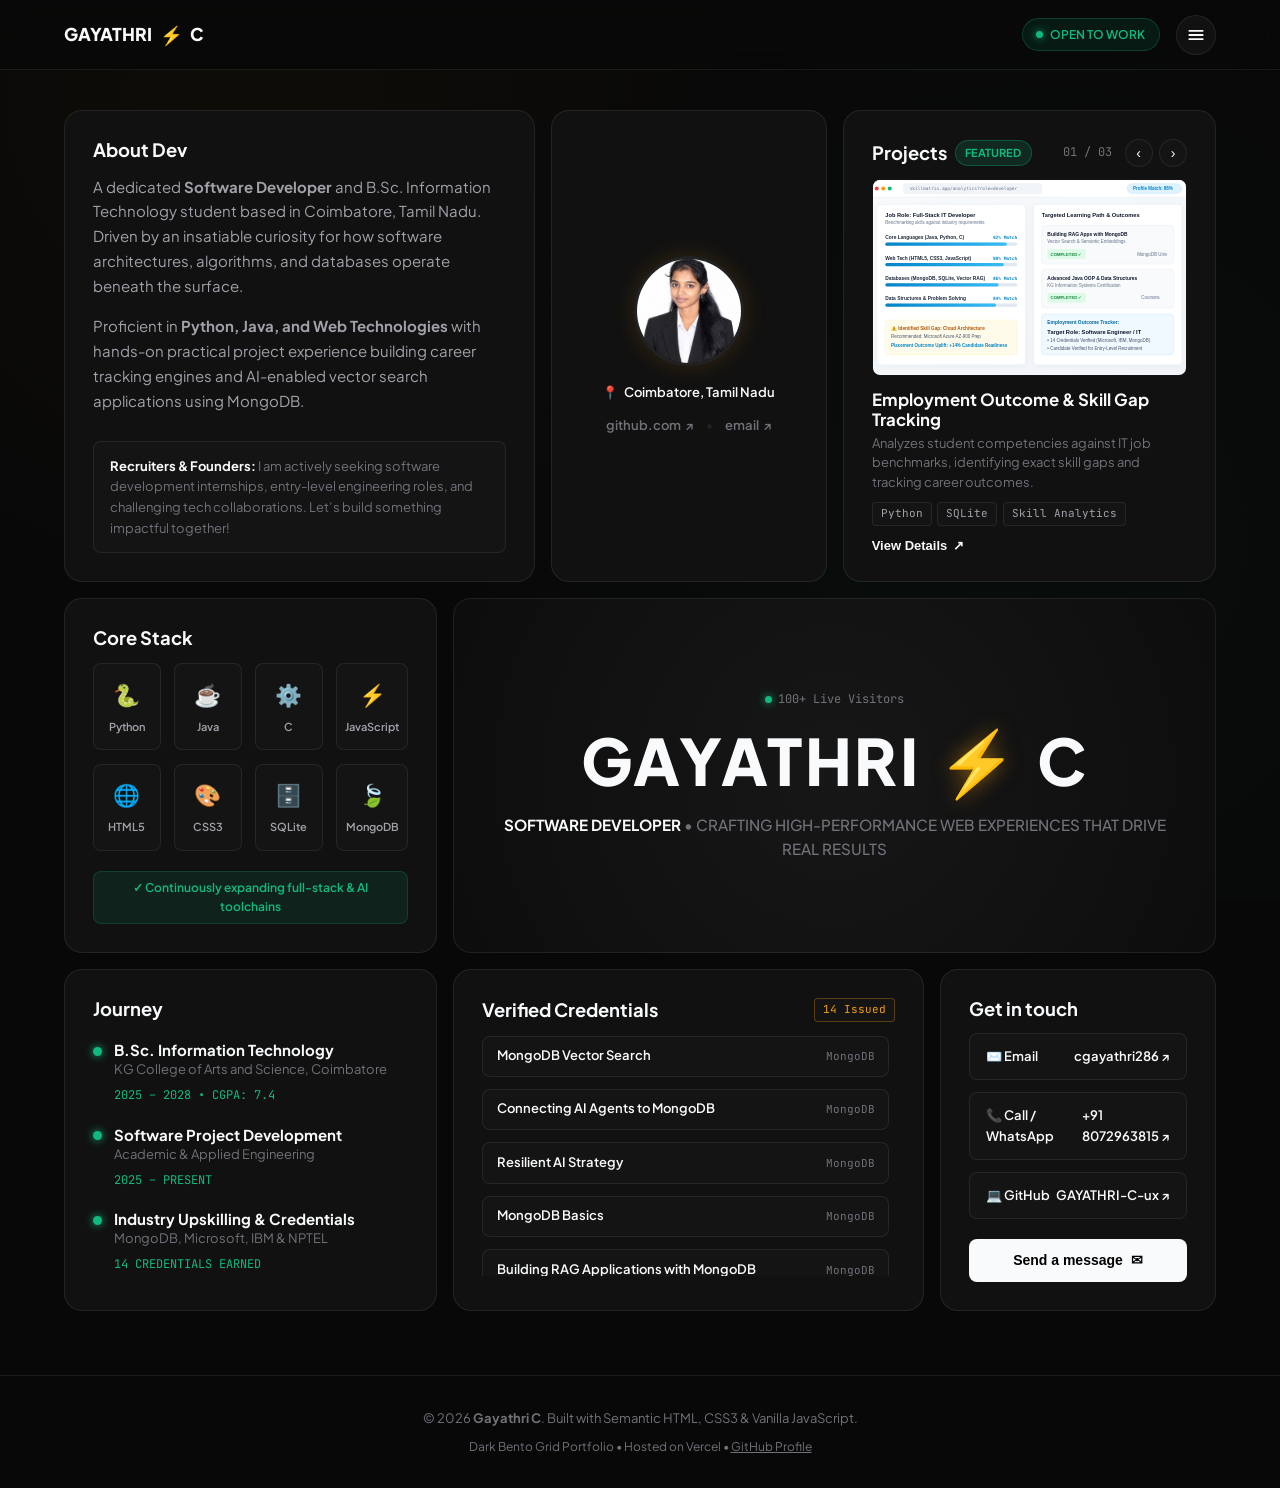
==== index.html @ 02fc4f97 "feat: complete Dark Bento Grid portfolio for Gayathri C" ====
<!DOCTYPE html>
<html lang="en">
<head>
  <meta charset="UTF-8">
  <meta name="viewport" content="width=device-width, initial-scale=1.0">
  
  <!-- Primary Meta Tags -->
  <title>Gayathri C • Software Developer</title>
  <meta name="title" content="Gayathri C • Software Developer">
  <meta name="description" content="Portfolio of Gayathri C — Software Developer and B.Sc. Information Technology student from Coimbatore, Tamil Nadu. Building web applications, database systems, and AI MongoDB solutions.">
  <meta name="author" content="Gayathri C">
  <meta name="theme-color" content="#080808">

  <!-- Open Graph / Social Sharing -->
  <meta property="og:type" content="website">
  <meta property="og:url" content="https://github.com/GAYATHRI-C-ux">
  <meta property="og:title" content="Gayathri C • Software Developer">
  <meta property="og:description" content="Building software that solves real problems. Explore my projects, skills, and 14 verified certifications.">
  <meta property="og:image" content="assets/images/gayathri-photo.jpg">

  <!-- Favicon -->
  <link rel="icon" type="image/svg+xml" href="assets/images/favicon.svg">

  <!-- Typography: Plus Jakarta Sans & JetBrains Mono -->
  <link rel="preconnect" href="https://fonts.googleapis.com">
  <link rel="preconnect" href="https://fonts.gstatic.com" crossorigin>
  <link href="https://fonts.googleapis.com/css2?family=JetBrains+Mono:wght@400;500;600;700&family=Plus+Jakarta+Sans:wght@400;500;600;700;800;900&display=swap" rel="stylesheet">

  <!-- Bento Grid Main Stylesheet -->
  <link rel="stylesheet" href="css/style.css">
</head>
<body>
  <!-- Accessible Skip Link -->
  <a href="#main-content" class="skip-link">Skip to main content</a>

  <!-- Minimalist Floating Header (DevBen Style: Brand Badge | Open to Work Pill | Slider Menu Button) -->
  <header class="site-header" id="site-header">
    <div class="container header-container">
      
      <!-- Brand Logo -->
      <a href="#main-content" class="brand-badge" aria-label="Gayathri C Home">
        <span>GAYATHRI</span>
        <span class="bolt-icon" aria-hidden="true">⚡</span>
        <span>C</span>
      </a>

      <!-- Header Actions -->
      <div class="header-right">
        <!-- Open to Work Indicator -->
        <div class="status-indicator-pill" title="Available for Software Developer Internships &amp; Roles">
          <span class="status-dot-pulse" aria-hidden="true"></span>
          <span>OPEN TO WORK</span>
        </div>

        <!-- Slider Menu Toggle Button (Drawer) -->
        <button type="button" class="slider-menu-btn" id="slider-menu-toggle" aria-label="Open navigation slider menu" aria-expanded="false" aria-controls="slider-drawer-panel">
          <svg width="20" height="20" viewBox="0 0 24 24" fill="none" stroke="currentColor" stroke-width="2.2" stroke-linecap="round">
            <line x1="4" y1="7" x2="20" y2="7"></line>
            <line x1="4" y1="12" x2="20" y2="12"></line>
            <line x1="4" y1="17" x2="20" y2="17"></line>
          </svg>
        </button>
      </div>

    </div>
  </header>

  <!-- Off-Canvas Slide-over Drawer Menu (Slider Menu) -->
  <div class="drawer-backdrop" id="slider-drawer-backdrop" aria-hidden="true">
    <aside class="drawer-panel" id="slider-drawer-panel" role="dialog" aria-modal="true" aria-label="Quick Navigation">
      <div class="drawer-top">
        <div class="brand-badge">
          <span>GAYATHRI</span>
          <span class="bolt-icon">⚡</span>
          <span>C</span>
        </div>
        <button type="button" class="drawer-close" id="slider-close-btn" aria-label="Close navigation menu">&times;</button>
      </div>

      <nav class="drawer-nav" aria-label="Slide Menu Links">
        <a href="#card-about" class="drawer-link slider-nav-link"><span class="num">01</span> About Dev</a>
        <a href="#card-projects" class="drawer-link slider-nav-link"><span class="num">02</span> Featured Projects</a>
        <a href="#card-stack" class="drawer-link slider-nav-link"><span class="num">03</span> Core Stack</a>
        <a href="#card-journey" class="drawer-link slider-nav-link"><span class="num">04</span> Journey &amp; Education</a>
        <a href="#card-certifications" class="drawer-link slider-nav-link"><span class="num">05</span> Certifications</a>
        <a href="#card-contact" class="drawer-link slider-nav-link"><span class="num">06</span> Get in Touch</a>
      </nav>

      <div class="drawer-contact-info">
        <h4>Direct Contact</h4>
        <a href="mailto:cgayathri286@gmail.com" class="drawer-contact-item">✉️ cgayathri286@gmail.com</a>
        <a href="tel:8072963815" class="drawer-contact-item">📞 +91 8072963815</a>
        <a href="https://github.com/GAYATHRI-C-ux" target="_blank" rel="noopener noreferrer" class="drawer-contact-item">💻 github.com/GAYATHRI-C-ux ↗</a>
        <span style="font-size: 0.8125rem; color: var(--text-muted); display: block; margin-top: 0.5rem;">📍 Coimbatore, Tamil Nadu, India</span>
      </div>
    </aside>
  </div>

  <!-- Bento Grid Main Content -->
  <main id="main-content" class="bento-section">
    <div class="container">
      <div class="bento-grid">

        <!-- ==================================================================
             BENTO ROW 1:
             Card 1: About Dev (span 5)
             Card 2: Photo Hero (span 3) - THE ONLY PHOTO ON THE ENTIRE WEBSITE
             Card 3: Projects Slider (span 4)
             ================================================================== -->

        <!-- Card 1: About Dev -->
        <article class="bento-card card-about" id="card-about">
          <h2 class="card-title">
            <span>About Dev</span>
          </h2>
          <p>
            A dedicated <strong>Software Developer</strong> and B.Sc. Information Technology student based in Coimbatore, Tamil Nadu. Driven by an insatiable curiosity for how software architectures, algorithms, and databases operate beneath the surface.
          </p>
          <p>
            Proficient in <strong>Python, Java, and Web Technologies</strong> with hands-on practical project experience building career tracking engines and AI-enabled vector search applications using MongoDB.
          </p>
          <div class="recruiter-note-box">
            <strong>Recruiters &amp; Founders:</strong> I am actively seeking software development internships, entry-level engineering roles, and challenging tech collaborations. Let’s build something impactful together!
          </div>
        </article>

        <!-- Card 2: Photo Avatar Card (THE ONLY PHOTO ON THE ENTIRE PAGE) -->
        <section class="bento-card card-photo-hero" id="card-photo-hero" aria-label="Gayathri Profile Summary">
          <div class="hero-avatar-ring">
            <img src="assets/images/gayathri-photo.jpg" alt="Portrait photo of Gayathri C, Software Developer" class="hero-avatar-img">
          </div>
          <div class="avatar-location">
            <span aria-hidden="true">📍</span> Coimbatore, Tamil Nadu
          </div>
          <div class="avatar-links">
            <a href="https://github.com/GAYATHRI-C-ux" target="_blank" rel="noopener noreferrer">
              <span>github.com</span>
              <span aria-hidden="true">↗</span>
            </a>
            <span style="color: var(--border-subtle);">&bull;</span>
            <a href="mailto:cgayathri286@gmail.com">
              <span>email</span>
              <span aria-hidden="true">↗</span>
            </a>
          </div>
        </section>

        <!-- Card 3: Interactive Project Carousel Slider -->
        <article class="bento-card card-projects-slider" id="card-projects">
          <div class="project-slider-top">
            <div style="display: flex; align-items: center; gap: 0.5rem;">
              <h3 class="card-title" style="margin-bottom: 0;">Projects</h3>
              <span class="ai-badge-pill" id="slider-badge">Featured</span>
            </div>
            <div class="slider-controls">
              <span id="slider-counter" style="font-family: var(--font-mono); font-size: 0.75rem; color: var(--text-muted); margin-right: 0.4rem;">01 / 03</span>
              <button type="button" class="slider-arrow-btn" id="slider-prev-btn" aria-label="Previous project">‹</button>
              <button type="button" class="slider-arrow-btn" id="slider-next-btn" aria-label="Next project">›</button>
            </div>
          </div>

          <!-- Slide Visual Viewport -->
          <div class="project-slides-viewport" id="project-slides-viewport">
            <!-- Slide 1: Skill Gap Tracking -->
            <div class="project-slide-item active" data-index="0" data-badge="FEATURED" data-id="skillgap" data-title="Employment Outcome &amp; Skill Gap Tracking" data-desc="Analyzes student competencies against IT job benchmarks, identifying exact skill gaps and tracking career outcomes." data-tags="Python,SQLite,Algorithms">
              <img src="assets/images/project-skill-gap.svg" alt="Employment Outcome &amp; Skill Gap Tracking Architecture" class="project-slide-img">
            </div>
            <!-- Slide 2: MongoDB AI & RAG -->
            <div class="project-slide-item" data-index="1" data-badge="AI &amp; RAG" data-id="mongoai" data-title="AI Applications with MongoDB Vector Search" data-desc="High-dimensional semantic search and Retrieval-Augmented Generation (RAG) using MongoDB Atlas vector indexes." data-tags="MongoDB Atlas,Vector Search,Python,RAG">
              <img src="assets/images/project-mongodb-ai.svg" alt="MongoDB Atlas AI Vector Search and RAG Application" class="project-slide-img">
            </div>
            <!-- Slide 3: E-Commerce Storefront -->
            <div class="project-slide-item" data-index="2" data-badge="WEB APP" data-id="ecom" data-title="Modern Web &amp; E-Commerce Storefront" data-desc="Fast-loading storefront with category filtering, dynamic local storage cart management, and seamless checkout simulation." data-tags="HTML5,CSS3 Grid,JavaScript,LocalStorage">
              <img src="assets/images/project-ecommerce.svg" alt="Modern Web E-Commerce Storefront" class="project-slide-img">
            </div>
          </div>

          <!-- Active Slide Information & Action -->
          <div class="slider-project-info">
            <h4 class="slider-project-title" id="slider-info-title">Employment Outcome &amp; Skill Gap Tracking</h4>
            <p class="slider-project-desc" id="slider-info-desc">Analyzes student competencies against IT job benchmarks, identifying exact skill gaps and tracking career outcomes.</p>
            <div class="slider-project-tags" id="slider-info-tags">
              <span class="tag-pill">Python</span>
              <span class="tag-pill">SQLite</span>
              <span class="tag-pill">Skill Analytics</span>
            </div>
            <button type="button" class="project-link-btn" id="slider-info-view-btn" data-modal="skillgap">
              <span>View Details</span>
              <span aria-hidden="true">↗</span>
            </button>
          </div>
        </article>

        <!-- ==================================================================
             BENTO ROW 2:
             Card 4: Core Stack (span 4)
             Card 5: Giant Center Identity Banner (span 8)
             ================================================================== -->

        <!-- Card 4: Core Tech Stack -->
        <article class="bento-card card-stack" id="card-stack">
          <h3 class="card-title">Core Stack</h3>
          <div class="stack-icons-grid">
            <!-- Python -->
            <div class="stack-item" title="Python: Scripting, Analytics &amp; Automation">
              <div class="stack-icon">🐍</div>
              <span class="stack-name">Python</span>
            </div>
            <!-- Java -->
            <div class="stack-item" title="Java: OOP &amp; Advanced Programming">
              <div class="stack-icon">☕</div>
              <span class="stack-name">Java</span>
            </div>
            <!-- C -->
            <div class="stack-item" title="C: Systems &amp; Low-Level Fundamentals">
              <div class="stack-icon">⚙️</div>
              <span class="stack-name">C</span>
            </div>
            <!-- JavaScript -->
            <div class="stack-item" title="JavaScript: Dynamic Interactivity (ES6+)">
              <div class="stack-icon">⚡</div>
              <span class="stack-name">JavaScript</span>
            </div>
            <!-- HTML5 -->
            <div class="stack-item" title="HTML5: Semantic Markup &amp; Accessibility">
              <div class="stack-icon">🌐</div>
              <span class="stack-name">HTML5</span>
            </div>
            <!-- CSS3 -->
            <div class="stack-item" title="CSS3: Responsive Grid &amp; Modern Layouts">
              <div class="stack-icon">🎨</div>
              <span class="stack-name">CSS3</span>
            </div>
            <!-- SQLite -->
            <div class="stack-item" title="SQLite: Relational Database Design">
              <div class="stack-icon">🗄️</div>
              <span class="stack-name">SQLite</span>
            </div>
            <!-- MongoDB -->
            <div class="stack-item" title="MongoDB: Document Stores &amp; Vector Indexes">
              <div class="stack-icon">🍃</div>
              <span class="stack-name">MongoDB</span>
            </div>
          </div>
          <div class="stack-badge-footer">
            ✓ Continuously expanding full-stack &amp; AI toolchains
          </div>
        </article>

        <!-- Card 5: Big Center Identity Banner (DevBen Centerpiece) -->
        <article class="bento-card card-identity-banner" id="card-identity-banner">
          <div class="live-view-count">
            <span class="status-dot-pulse" aria-hidden="true"></span>
            <span>100+ Live Visitors</span>
          </div>
          <h1 class="banner-huge-name">
            GAYATHRI <span class="bolt-symbol">⚡</span> C
          </h1>
          <p class="banner-slogan">
            <strong>SOFTWARE DEVELOPER</strong> &bull; CRAFTING HIGH-PERFORMANCE WEB EXPERIENCES THAT DRIVE REAL RESULTS
          </p>
        </article>

        <!-- ==================================================================
             BENTO ROW 3:
             Card 6: Academic & Tech Journey (span 4)
             Card 7: 14 Verified Certifications (span 5)
             Card 8: Get In Touch (span 3)
             ================================================================== -->

        <!-- Card 6: Academic & Professional Journey -->
        <article class="bento-card card-journey" id="card-journey">
          <h3 class="card-title">Journey</h3>
          <div class="journey-timeline">
            <!-- Timeline Item 1 -->
            <div class="journey-item">
              <div class="timeline-dot" aria-hidden="true"></div>
              <div class="journey-content">
                <h4>B.Sc. Information Technology</h4>
                <p class="journey-org">KG College of Arts and Science, Coimbatore</p>
                <span class="journey-date">2025 &ndash; 2028 &bull; CGPA: 7.4</span>
              </div>
            </div>
            <!-- Timeline Item 2 -->
            <div class="journey-item">
              <div class="timeline-dot" aria-hidden="true"></div>
              <div class="journey-content">
                <h4>Software Project Development</h4>
                <p class="journey-org">Academic &amp; Applied Engineering</p>
                <span class="journey-date">2025 &ndash; PRESENT</span>
              </div>
            </div>
            <!-- Timeline Item 3 -->
            <div class="journey-item">
              <div class="timeline-dot" aria-hidden="true"></div>
              <div class="journey-content">
                <h4>Industry Upskilling &amp; Credentials</h4>
                <p class="journey-org">MongoDB, Microsoft, IBM &amp; NPTEL</p>
                <span class="journey-date">14 CREDENTIALS EARNED</span>
              </div>
            </div>
          </div>
        </article>

        <!-- Card 7: 14 Verified Certifications -->
        <article class="bento-card card-certifications" id="card-certifications">
          <div style="display: flex; align-items: center; justify-content: space-between; margin-bottom: 0.85rem;">
            <h3 class="card-title" style="margin-bottom: 0;">Verified Credentials</h3>
            <span class="tag-pill" style="color: var(--accent-gold); border-color: rgba(245, 158, 11, 0.3);">14 Issued</span>
          </div>
          <div class="cert-scroll-list" role="region" aria-label="14 Verified Certifications">
            <!-- Cert 1 -->
            <div class="cert-mini-row">
              <span class="cert-name-text">MongoDB Vector Search</span>
              <span class="cert-tag-issuer">MongoDB</span>
            </div>
            <!-- Cert 2 -->
            <div class="cert-mini-row">
              <span class="cert-name-text">Connecting AI Agents to MongoDB</span>
              <span class="cert-tag-issuer">MongoDB</span>
            </div>
            <!-- Cert 3 -->
            <div class="cert-mini-row">
              <span class="cert-name-text">Resilient AI Strategy</span>
              <span class="cert-tag-issuer">MongoDB</span>
            </div>
            <!-- Cert 4 -->
            <div class="cert-mini-row">
              <span class="cert-name-text">MongoDB Basics</span>
              <span class="cert-tag-issuer">MongoDB</span>
            </div>
            <!-- Cert 5 -->
            <div class="cert-mini-row">
              <span class="cert-name-text">Building RAG Applications with MongoDB</span>
              <span class="cert-tag-issuer">MongoDB</span>
            </div>
            <!-- Cert 6 -->
            <div class="cert-mini-row">
              <span class="cert-name-text">Microsoft Azure Fundamentals (AZ-900)</span>
              <span class="cert-tag-issuer">Microsoft</span>
            </div>
            <!-- Cert 7 -->
            <div class="cert-mini-row">
              <span class="cert-name-text">Microsoft Secure Networking</span>
              <span class="cert-tag-issuer">Microsoft</span>
            </div>
            <!-- Cert 8 -->
            <div class="cert-mini-row">
              <span class="cert-name-text">IBM Cybersecurity Roles &amp; Operating Systems</span>
              <span class="cert-tag-issuer">IBM</span>
            </div>
            <!-- Cert 9 -->
            <div class="cert-mini-row">
              <span class="cert-name-text">Web Development (HTML, CSS, JS)</span>
              <span class="cert-tag-issuer">IBM</span>
            </div>
            <!-- Cert 10 -->
            <div class="cert-mini-row">
              <span class="cert-name-text">Advanced Java Programming</span>
              <span class="cert-tag-issuer">KGISL MicroCollege</span>
            </div>
            <!-- Cert 11 -->
            <div class="cert-mini-row">
              <span class="cert-name-text">Object-Oriented Programming in Java</span>
              <span class="cert-tag-issuer">Coursera</span>
            </div>
            <!-- Cert 12 -->
            <div class="cert-mini-row">
              <span class="cert-name-text">Linux &amp; Systems Security Fundamentals</span>
              <span class="cert-tag-issuer">Pearson</span>
            </div>
            <!-- Cert 13 -->
            <div class="cert-mini-row">
              <span class="cert-name-text">Process Mining Fundamentals</span>
              <span class="cert-tag-issuer">Celonis</span>
            </div>
            <!-- Cert 14 -->
            <div class="cert-mini-row">
              <span class="cert-name-text">Systems Security Principles</span>
              <span class="cert-tag-issuer">NPTEL / IIT Indore</span>
            </div>
          </div>
        </article>

        <!-- Card 8: Quick Contact Action -->
        <article class="bento-card card-contact-action" id="card-contact">
          <div>
            <h3 class="card-title">Get in touch</h3>
            <div class="contact-quick-links">
              <a href="mailto:cgayathri286@gmail.com" class="quick-contact-btn">
                <span>✉️ Email</span>
                <span>cgayathri286 ↗</span>
              </a>
              <a href="tel:8072963815" class="quick-contact-btn">
                <span>📞 Call / WhatsApp</span>
                <span>+91 8072963815 ↗</span>
              </a>
              <a href="https://github.com/GAYATHRI-C-ux" target="_blank" rel="noopener noreferrer" class="quick-contact-btn">
                <span>💻 GitHub</span>
                <span>GAYATHRI-C-ux ↗</span>
              </a>
            </div>
          </div>

          <!-- Send A Message Button (Triggers Accessible Modal) -->
          <button type="button" class="btn-message-launch" id="btn-open-contact-modal">
            <span>Send a message</span>
            <span aria-hidden="true">✉</span>
          </button>
        </article>

      </div>
    </div>
  </main>

  <!-- Site Footer -->
  <footer class="site-footer">
    <div class="container">
      <p>
        &copy; <span id="current-year">2026</span> <strong>Gayathri C</strong>. Built with Semantic HTML, CSS3 &amp; Vanilla JavaScript.
      </p>
      <p style="margin-top: 0.5rem; font-size: 0.75rem; color: var(--text-muted);">
        Dark Bento Grid Portfolio &bull; Hosted on Vercel &bull; <a href="https://github.com/GAYATHRI-C-ux" target="_blank" rel="noopener noreferrer" style="text-decoration: underline;">GitHub Profile</a>
      </p>
    </div>
  </footer>

  <!-- ======================================================================
       ACCESSIBLE MODALS:
       1. Contact Modal
       2. Project Detail Modal
       ====================================================================== -->

  <!-- 1. Contact Form Modal -->
  <div class="modal-backdrop" id="contact-modal" role="dialog" aria-modal="true" aria-labelledby="contact-modal-title" aria-hidden="true">
    <div class="modal-dialog">
      <button type="button" class="modal-close-btn" id="contact-modal-close" aria-label="Close contact dialog">&times;</button>
      
      <h3 id="contact-modal-title" style="font-size: 1.5rem; margin-bottom: 0.35rem; color: var(--text-title);">
        Let's Connect
      </h3>
      <p style="font-size: 0.875rem; color: var(--text-muted); margin-bottom: 1.5rem;">
        Fill out this form and it will prepare a pre-filled direct email to <strong>cgayathri286@gmail.com</strong>.
      </p>

      <form id="contact-form" novalidate>
        <div class="form-group">
          <label for="contact-name" class="form-label">Your Name *</label>
          <input type="text" id="contact-name" class="form-input" placeholder="e.g. Alex Johnson" required autocomplete="name">
        </div>

        <div class="form-group">
          <label for="contact-email" class="form-label">Your Email *</label>
          <input type="email" id="contact-email" class="form-input" placeholder="e.g. alex@company.com" required autocomplete="email">
        </div>

        <div class="form-group">
          <label for="contact-subject" class="form-label">Inquiry Topic</label>
          <select id="contact-subject" class="form-select">
            <option value="Internship / Full-time Opportunity">Software Developer Internship / Role</option>
            <option value="Freelance Web Project">Website or Web Application Project</option>
            <option value="Technical Collaboration">Technical Collaboration / AI Project</option>
            <option value="General Question">General Inquiry / Mentorship</option>
          </select>
        </div>

        <div class="form-group">
          <label for="contact-msg" class="form-label">Message *</label>
          <textarea id="contact-msg" class="form-textarea" rows="4" placeholder="Tell me about your project, team, or opportunity..." required></textarea>
        </div>

        <button type="submit" class="btn-message-launch" style="margin-top: 1rem;">
          <span>Send via Email Client</span>
          <span aria-hidden="true">↗</span>
        </button>
      </form>
    </div>
  </div>

  <!-- 2. Project Detail Modal -->
  <div class="modal-backdrop" id="project-modal" role="dialog" aria-modal="true" aria-labelledby="project-modal-title" aria-hidden="true">
    <div class="modal-dialog">
      <button type="button" class="modal-close-btn" id="project-modal-close" aria-label="Close project dialog">&times;</button>
      <div id="project-modal-content">
        <!-- Dynamically injected by JavaScript -->
      </div>
    </div>
  </div>

  <!-- Toast Notification Feedback -->
  <div class="toast" id="toast" role="status" aria-live="polite">
    <span aria-hidden="true">⚡</span>
    <span id="toast-message">Notification message</span>
  </div>

  <!-- Vanilla JavaScript -->
  <script src="js/script.js"></script>
</body>
</html>
---- css/style.css ----
/* ==========================================================================
   GAYATHRI C - BENTO GRID DEVELOPER PORTFOLIO STYLESHEET
   Design Direction: Ultra-Premium Dark Bento Grid (DevBen Style)
   Palette: Pitch Obsidian (#080808), Card Surface (#111111), Neon Accents
   Features: Bento Grid, Project Slider, Off-Canvas Drawer, Single Photo Card
   ========================================================================== */

:root {
  /* Dark Bento Tokens */
  --bg-page: #080808;
  --bg-card: #111111;
  --bg-card-hover: #161616;
  --bg-card-subtle: #141414;
  --bg-input: #0a0a0a;

  /* Text Hierarchy */
  --text-title: #f8fafc;
  --text-body: #a1a1aa;
  --text-muted: #71717a;
  --text-light: #ffffff;

  /* Accents */
  --accent-gold: #f59e0b;
  --accent-green: #10b981;
  --accent-cyan: #06b6d4;
  --accent-purple: #8b5cf6;
  --accent-blue: #3b82f6;

  /* Borders */
  --border-subtle: rgba(255, 255, 255, 0.08);
  --border-medium: rgba(255, 255, 255, 0.16);
  --border-focus: #3b82f6;

  /* Typography */
  --font-sans: 'Plus Jakarta Sans', -apple-system, BlinkMacSystemFont, 'Segoe UI', Roboto, sans-serif;
  --font-mono: 'JetBrains Mono', SFMono-Regular, monospace;

  /* Sizing & Radius */
  --container-max-width: 1200px;
  --radius-card: 18px;
  --radius-sm: 8px;
  --radius-pill: 9999px;

  /* Transitions */
  --transition-fast: 150ms ease;
  --transition-normal: 250ms ease;
  --transition-smooth: 350ms cubic-bezier(0.16, 1, 0.3, 1);
}

/* --------------------------------------------------------------------------
   1. Base Reset & Layout
   -------------------------------------------------------------------------- */
*, *::before, *::after {
  box-sizing: border-box;
  margin: 0;
  padding: 0;
}

html {
  font-size: 16px;
  scroll-behavior: smooth;
  -webkit-font-smoothing: antialiased;
}

body {
  font-family: var(--font-sans);
  background-color: var(--bg-page);
  color: var(--text-body);
  line-height: 1.6;
  overflow-x: hidden;
  background-image: 
    radial-gradient(circle at 20% 10%, rgba(245, 158, 11, 0.03) 0%, transparent 40%),
    radial-gradient(circle at 80% 60%, rgba(16, 185, 129, 0.03) 0%, transparent 50%);
  background-attachment: fixed;
}

.skip-link {
  position: absolute;
  top: -100px;
  left: 1.5rem;
  background: var(--text-title);
  color: #000;
  padding: 0.5rem 1rem;
  font-size: 0.875rem;
  font-weight: 700;
  border-radius: var(--radius-sm);
  z-index: 9999;
}
.skip-link:focus {
  top: 1.5rem;
}

h1, h2, h3, h4 {
  color: var(--text-title);
  line-height: 1.2;
  font-weight: 700;
}

a {
  color: inherit;
  text-decoration: none;
}

img, svg {
  display: block;
  max-width: 100%;
}

.container {
  width: 100%;
  max-width: var(--container-max-width);
  margin: 0 auto;
  padding: 0 1.5rem;
}

/* --------------------------------------------------------------------------
   2. Minimalist Floating Header
   -------------------------------------------------------------------------- */
.site-header {
  position: sticky;
  top: 0;
  left: 0;
  width: 100%;
  height: 70px;
  background-color: rgba(8, 8, 8, 0.88);
  backdrop-filter: blur(12px);
  -webkit-backdrop-filter: blur(12px);
  border-bottom: 1px solid var(--border-subtle);
  z-index: 1000;
}

.header-container {
  display: flex;
  align-items: center;
  justify-content: space-between;
  height: 100%;
}

.brand-badge {
  display: inline-flex;
  align-items: center;
  gap: 0.5rem;
  font-size: 1.1rem;
  font-weight: 800;
  color: var(--text-title);
  letter-spacing: -0.01em;
}

.brand-badge .bolt-icon {
  color: var(--accent-gold);
  font-size: 1.15rem;
}

.header-right {
  display: flex;
  align-items: center;
  gap: 1rem;
}

.status-indicator-pill {
  display: inline-flex;
  align-items: center;
  gap: 0.45rem;
  padding: 0.35rem 0.85rem;
  background: rgba(16, 185, 129, 0.1);
  border: 1px solid rgba(16, 185, 129, 0.25);
  border-radius: var(--radius-pill);
  font-size: 0.75rem;
  font-weight: 600;
  color: var(--accent-green);
}

.status-dot-pulse {
  width: 7px;
  height: 7px;
  background-color: var(--accent-green);
  border-radius: 50%;
  box-shadow: 0 0 8px var(--accent-green);
}

.slider-menu-btn {
  display: inline-flex;
  align-items: center;
  justify-content: center;
  width: 40px;
  height: 40px;
  border-radius: var(--radius-pill);
  background: var(--bg-card);
  border: 1px solid var(--border-subtle);
  color: var(--text-title);
  cursor: pointer;
  transition: all var(--transition-fast);
}

.slider-menu-btn:hover {
  border-color: var(--border-medium);
  background: var(--bg-card-hover);
}

/* --------------------------------------------------------------------------
   3. Off-Canvas Slide-over Drawer Menu
   -------------------------------------------------------------------------- */
.drawer-backdrop {
  position: fixed;
  top: 0;
  left: 0;
  width: 100vw;
  height: 100vh;
  background: rgba(0, 0, 0, 0.7);
  backdrop-filter: blur(8px);
  -webkit-backdrop-filter: blur(8px);
  z-index: 2500;
  opacity: 0;
  pointer-events: none;
  transition: opacity var(--transition-normal);
}

.drawer-backdrop.is-open {
  opacity: 1;
  pointer-events: auto;
}

.drawer-panel {
  position: fixed;
  top: 0;
  right: 0;
  width: 100%;
  max-width: 380px;
  height: 100vh;
  background-color: #0e0e0e;
  border-left: 1px solid var(--border-medium);
  box-shadow: -10px 0 40px rgba(0, 0, 0, 0.6);
  z-index: 2600;
  display: flex;
  flex-direction: column;
  padding: 2rem;
  transform: translateX(100%);
  transition: transform var(--transition-smooth);
  overflow-y: auto;
}

.drawer-backdrop.is-open .drawer-panel {
  transform: translateX(0);
}

.drawer-top {
  display: flex;
  align-items: center;
  justify-content: space-between;
  margin-bottom: 2rem;
  padding-bottom: 1rem;
  border-bottom: 1px solid var(--border-subtle);
}

.drawer-close {
  width: 36px;
  height: 36px;
  border-radius: var(--radius-pill);
  border: 1px solid var(--border-subtle);
  background: var(--bg-card);
  color: var(--text-title);
  font-size: 1.25rem;
  cursor: pointer;
  display: flex;
  align-items: center;
  justify-content: center;
}

.drawer-close:hover {
  background: #222;
}

.drawer-nav {
  display: flex;
  flex-direction: column;
  gap: 1.25rem;
  margin-bottom: 2rem;
}

.drawer-link {
  font-size: 1.25rem;
  font-weight: 700;
  color: var(--text-title);
  display: flex;
  align-items: center;
  gap: 0.75rem;
  transition: color var(--transition-fast);
}

.drawer-link span.num {
  font-family: var(--font-mono);
  font-size: 0.8125rem;
  color: var(--text-muted);
}

.drawer-link:hover {
  color: var(--accent-gold);
}

.drawer-contact-info {
  margin-top: auto;
  padding-top: 1.5rem;
  border-top: 1px solid var(--border-subtle);
}

.drawer-contact-info h4 {
  font-size: 0.75rem;
  text-transform: uppercase;
  color: var(--text-muted);
  letter-spacing: 0.08em;
  margin-bottom: 0.75rem;
}

.drawer-contact-item {
  font-size: 0.9375rem;
  font-weight: 600;
  color: var(--text-title);
  margin-bottom: 0.4rem;
  display: block;
}

/* --------------------------------------------------------------------------
   4. Bento Grid Core Layout (DevBen Exact Grid)
   -------------------------------------------------------------------------- */
.bento-section {
  padding: 2.5rem 0 4rem;
}

.bento-grid {
  display: grid;
  grid-template-columns: repeat(12, 1fr);
  gap: 16px;
}

/* Bento Card Base Styling */
.bento-card {
  background-color: var(--bg-card);
  border: 1px solid var(--border-subtle);
  border-radius: var(--radius-card);
  padding: 1.75rem;
  position: relative;
  overflow: hidden;
  transition: all var(--transition-normal);
  display: flex;
  flex-direction: column;
}

.bento-card:hover {
  border-color: var(--border-medium);
  box-shadow: 0 10px 30px rgba(0, 0, 0, 0.4);
}

.card-title {
  font-size: 1.15rem;
  font-weight: 700;
  color: var(--text-title);
  margin-bottom: 0.85rem;
  display: flex;
  align-items: center;
  gap: 0.5rem;
}

/* --------------------------------------------------------------------------
   Bento Row 1:
   Card 1: About (span 5)
   Card 2: Photo Avatar (span 3) - ONLY PHOTO ON ENTIRE SITE!
   Card 3: Projects Slider (span 4)
   -------------------------------------------------------------------------- */

/* Card 1: About Dev */
.card-about {
  grid-column: span 5;
}

.card-about p {
  font-size: 0.9375rem;
  color: var(--text-body);
  line-height: 1.65;
  margin-bottom: 1rem;
}

.recruiter-note-box {
  margin-top: auto;
  padding: 0.85rem 1rem;
  background: var(--bg-card-subtle);
  border: 1px solid var(--border-subtle);
  border-radius: var(--radius-sm);
  font-size: 0.8125rem;
  color: var(--text-muted);
}

.recruiter-note-box strong {
  color: var(--text-title);
}

/* Card 2: Photo Profile (THE ONLY PHOTO CARD) */
.card-photo-hero {
  grid-column: span 3;
  align-items: center;
  justify-content: center;
  text-align: center;
  padding: 1.5rem;
}

.hero-avatar-ring {
  width: 110px;
  height: 110px;
  border-radius: 50%;
  overflow: hidden;
  border: 3px solid #222;
  box-shadow: 0 0 25px rgba(245, 158, 11, 0.15);
  margin-bottom: 1rem;
}

.hero-avatar-img {
  width: 100%;
  height: 100%;
  object-fit: cover;
}

.avatar-location {
  display: inline-flex;
  align-items: center;
  gap: 0.35rem;
  font-size: 0.8125rem;
  font-weight: 600;
  color: var(--text-title);
  margin-bottom: 0.75rem;
}

.avatar-links {
  display: flex;
  align-items: center;
  gap: 0.75rem;
  font-size: 0.8125rem;
}

.avatar-links a {
  color: var(--text-muted);
  font-weight: 600;
  display: inline-flex;
  align-items: center;
  gap: 0.25rem;
  transition: color var(--transition-fast);
}

.avatar-links a:hover {
  color: var(--text-title);
}

/* Card 3: Interactive Project Carousel Slider */
.card-projects-slider {
  grid-column: span 4;
}

.project-slider-top {
  display: flex;
  align-items: center;
  justify-content: space-between;
  margin-bottom: 0.75rem;
}

.ai-badge-pill {
  font-size: 0.6875rem;
  font-weight: 700;
  text-transform: uppercase;
  background: rgba(16, 185, 129, 0.15);
  color: var(--accent-green);
  border: 1px solid rgba(16, 185, 129, 0.3);
  padding: 0.2rem 0.6rem;
  border-radius: var(--radius-pill);
}

.slider-controls {
  display: flex;
  align-items: center;
  gap: 0.4rem;
}

.slider-arrow-btn {
  width: 28px;
  height: 28px;
  border-radius: 50%;
  border: 1px solid var(--border-subtle);
  background: var(--bg-card-subtle);
  color: var(--text-title);
  display: flex;
  align-items: center;
  justify-content: center;
  cursor: pointer;
  font-size: 0.875rem;
  transition: all var(--transition-fast);
}

.slider-arrow-btn:hover {
  background: #262626;
  border-color: var(--border-medium);
}

/* Slider Track Container */
.project-slides-viewport {
  position: relative;
  overflow: hidden;
  width: 100%;
  border-radius: var(--radius-sm);
  background: #000;
  margin-bottom: 0.85rem;
  aspect-ratio: 16 / 10;
  border: 1px solid var(--border-subtle);
}

.project-slide-item {
  position: absolute;
  top: 0;
  left: 0;
  width: 100%;
  height: 100%;
  opacity: 0;
  pointer-events: none;
  transition: opacity 300ms ease;
}

.project-slide-item.active {
  opacity: 1;
  pointer-events: auto;
}

.project-slide-img {
  width: 100%;
  height: 100%;
  object-fit: cover;
}

.slider-project-info {
  display: flex;
  flex-direction: column;
  flex-grow: 1;
}

.slider-project-title {
  font-size: 1.05rem;
  font-weight: 700;
  color: var(--text-title);
  margin-bottom: 0.25rem;
}

.slider-project-desc {
  font-size: 0.8125rem;
  color: var(--text-muted);
  line-height: 1.5;
  margin-bottom: 0.6rem;
  flex-grow: 1;
}

.slider-project-tags {
  display: flex;
  flex-wrap: wrap;
  gap: 0.35rem;
  margin-bottom: 0.75rem;
}

.tag-pill {
  font-size: 0.6875rem;
  font-family: var(--font-mono);
  padding: 0.15rem 0.5rem;
  background: var(--bg-card-subtle);
  border: 1px solid var(--border-subtle);
  border-radius: 4px;
  color: var(--text-body);
}

.project-link-btn {
  display: inline-flex;
  align-items: center;
  gap: 0.35rem;
  font-size: 0.8125rem;
  font-weight: 700;
  color: var(--text-title);
  cursor: pointer;
  background: none;
  border: none;
  padding: 0;
  transition: color var(--transition-fast);
}

.project-link-btn:hover {
  color: var(--accent-gold);
}

/* --------------------------------------------------------------------------
   Bento Row 2:
   Card 4: Core Stack (span 4)
   Card 5: Identity Brand Banner (span 8)
   -------------------------------------------------------------------------- */

/* Card 4: Core Stack */
.card-stack {
  grid-column: span 4;
}

.stack-icons-grid {
  display: grid;
  grid-template-columns: repeat(4, 1fr);
  gap: 0.85rem;
  margin-bottom: 1.25rem;
}

.stack-item {
  display: flex;
  flex-direction: column;
  align-items: center;
  justify-content: center;
  padding: 0.85rem 0.5rem;
  background: var(--bg-card-subtle);
  border: 1px solid var(--border-subtle);
  border-radius: var(--radius-sm);
  transition: all var(--transition-fast);
}

.stack-item:hover {
  border-color: var(--border-medium);
  transform: translateY(-2px);
}

.stack-icon {
  font-size: 1.35rem;
  margin-bottom: 0.35rem;
  color: var(--text-title);
}

.stack-name {
  font-size: 0.6875rem;
  font-weight: 600;
  color: var(--text-body);
  text-align: center;
}

.stack-badge-footer {
  margin-top: auto;
  font-size: 0.75rem;
  font-weight: 600;
  color: var(--accent-green);
  background: rgba(16, 185, 129, 0.1);
  border: 1px solid rgba(16, 185, 129, 0.2);
  padding: 0.4rem 0.75rem;
  border-radius: var(--radius-sm);
  text-align: center;
}

/* Card 5: Big Center Identity Banner (DevBen Centerpiece) */
.card-identity-banner {
  grid-column: span 8;
  align-items: center;
  justify-content: center;
  text-align: center;
  padding: 3rem 2rem;
  background: radial-gradient(circle at 50% 50%, #171717 0%, #0d0d0d 100%);
}

.live-view-count {
  display: inline-flex;
  align-items: center;
  gap: 0.35rem;
  font-size: 0.75rem;
  font-family: var(--font-mono);
  color: var(--text-muted);
  margin-bottom: 0.85rem;
}

.banner-huge-name {
  font-size: clamp(2.5rem, 5vw, 4rem);
  font-weight: 900;
  letter-spacing: 0.04em;
  text-transform: uppercase;
  color: var(--text-title);
  margin-bottom: 0.85rem;
}

.banner-huge-name .bolt-symbol {
  color: var(--accent-gold);
  text-shadow: 0 0 20px rgba(245, 158, 11, 0.5);
  display: inline-block;
  margin: 0 0.15rem;
}

.banner-slogan {
  font-size: 0.95rem;
  color: var(--text-muted);
  font-weight: 500;
}

.banner-slogan strong {
  color: var(--text-title);
}

/* --------------------------------------------------------------------------
   Bento Row 3:
   Card 6: Academic Journey (span 4)
   Card 7: 14 Certifications (span 5)
   Card 8: Get In Touch (span 3)
   -------------------------------------------------------------------------- */

/* Card 6: Academic & Professional Journey */
.card-journey {
  grid-column: span 4;
}

.journey-timeline {
  display: flex;
  flex-direction: column;
  gap: 1.25rem;
  margin-top: 0.5rem;
}

.journey-item {
  display: flex;
  gap: 0.75rem;
  position: relative;
}

.timeline-dot {
  width: 9px;
  height: 9px;
  background: var(--accent-green);
  border-radius: 50%;
  margin-top: 0.35rem;
  flex-shrink: 0;
  box-shadow: 0 0 8px var(--accent-green);
}

.journey-content h4 {
  font-size: 0.9375rem;
  font-weight: 700;
  color: var(--text-title);
}

.journey-org {
  font-size: 0.8125rem;
  color: var(--text-muted);
}

.journey-date {
  font-size: 0.75rem;
  font-family: var(--font-mono);
  color: var(--accent-green);
}

/* Card 7: 14 Verified Certifications */
.card-certifications {
  grid-column: span 5;
}

.cert-scroll-list {
  display: flex;
  flex-direction: column;
  gap: 0.75rem;
  max-height: 240px;
  overflow-y: auto;
  padding-right: 0.35rem;
}

/* Scrollbar */
.cert-scroll-list::-webkit-scrollbar {
  width: 4px;
}
.cert-scroll-list::-webkit-scrollbar-thumb {
  background: #262626;
  border-radius: 4px;
}

.cert-mini-row {
  display: flex;
  align-items: baseline;
  justify-content: space-between;
  gap: 0.5rem;
  padding: 0.65rem 0.85rem;
  background: var(--bg-card-subtle);
  border: 1px solid var(--border-subtle);
  border-radius: var(--radius-sm);
  transition: all var(--transition-fast);
}

.cert-mini-row:hover {
  border-color: var(--border-medium);
}

.cert-name-text {
  font-size: 0.8125rem;
  font-weight: 600;
  color: var(--text-title);
  line-height: 1.35;
}

.cert-tag-issuer {
  font-size: 0.6875rem;
  font-family: var(--font-mono);
  color: var(--text-muted);
  white-space: nowrap;
}

/* Card 8: Get In Touch (Quick Action Card) */
.card-contact-action {
  grid-column: span 3;
  justify-content: space-between;
}

.contact-quick-links {
  display: flex;
  flex-direction: column;
  gap: 0.75rem;
  margin: 0.5rem 0 1.25rem;
}

.quick-contact-btn {
  display: flex;
  align-items: center;
  justify-content: space-between;
  padding: 0.75rem 1rem;
  background: var(--bg-card-subtle);
  border: 1px solid var(--border-subtle);
  border-radius: var(--radius-sm);
  color: var(--text-title);
  font-size: 0.8125rem;
  font-weight: 600;
  transition: all var(--transition-fast);
}

.quick-contact-btn:hover {
  background: #1f1f1f;
  border-color: var(--border-medium);
}

.btn-message-launch {
  width: 100%;
  padding: 0.85rem;
  background: var(--text-title);
  color: #000;
  border-radius: var(--radius-sm);
  font-weight: 800;
  font-size: 0.875rem;
  border: none;
  cursor: pointer;
  display: flex;
  align-items: center;
  justify-content: center;
  gap: 0.5rem;
  transition: all var(--transition-fast);
}

.btn-message-launch:hover {
  background: #e2e8f0;
}

/* --------------------------------------------------------------------------
   5. Footer
   -------------------------------------------------------------------------- */
.site-footer {
  border-top: 1px solid var(--border-subtle);
  padding: 2rem 0;
  text-align: center;
  font-size: 0.8125rem;
  color: var(--text-muted);
}

/* --------------------------------------------------------------------------
   6. Accessible Modals (Contact & Project Details)
   -------------------------------------------------------------------------- */
.modal-backdrop {
  display: none;
  position: fixed;
  top: 0;
  left: 0;
  width: 100vw;
  height: 100vh;
  background: rgba(0, 0, 0, 0.8);
  backdrop-filter: blur(8px);
  -webkit-backdrop-filter: blur(8px);
  z-index: 3000;
  align-items: center;
  justify-content: center;
  padding: 1.5rem;
  opacity: 0;
  transition: opacity var(--transition-normal);
}

.modal-backdrop.is-active {
  display: flex;
  opacity: 1;
}

.modal-dialog {
  background-color: #121212;
  border: 1px solid var(--border-medium);
  border-radius: var(--radius-card);
  max-width: 600px;
  width: 100%;
  max-height: 90vh;
  overflow-y: auto;
  position: relative;
  box-shadow: 0 25px 60px rgba(0, 0, 0, 0.8);
  padding: 2rem;
  transform: translateY(20px);
  transition: transform var(--transition-normal);
}

.modal-backdrop.is-active .modal-dialog {
  transform: translateY(0);
}

.modal-close-btn {
  position: absolute;
  top: 1.25rem;
  right: 1.25rem;
  background: none;
  border: none;
  font-size: 1.5rem;
  color: var(--text-muted);
  cursor: pointer;
}

.modal-close-btn:hover {
  color: var(--text-title);
}

.form-group {
  display: flex;
  flex-direction: column;
  gap: 0.35rem;
  margin-bottom: 1rem;
}

.form-label {
  font-size: 0.8125rem;
  font-weight: 600;
  color: var(--text-title);
}

.form-input, .form-select, .form-textarea {
  width: 100%;
  padding: 0.75rem 1rem;
  background: var(--bg-input);
  border: 1px solid var(--border-subtle);
  border-radius: var(--radius-sm);
  color: var(--text-title);
  font-size: 0.9375rem;
}

.form-input:focus, .form-select:focus, .form-textarea:focus {
  border-color: var(--accent-blue);
  outline: none;
}

/* Toast */
.toast {
  position: fixed;
  bottom: 2rem;
  right: 2rem;
  display: flex;
  align-items: center;
  gap: 0.75rem;
  background-color: #ffffff;
  color: #000000;
  padding: 0.75rem 1.25rem;
  border-radius: var(--radius-pill);
  box-shadow: 0 10px 25px rgba(0, 0, 0, 0.5);
  z-index: 3500;
  transform: translateY(100px);
  opacity: 0;
  pointer-events: none;
  transition: all var(--transition-normal);
  font-size: 0.875rem;
  font-weight: 700;
}

.toast.is-visible {
  transform: translateY(0);
  opacity: 1;
  pointer-events: auto;
}

/* --------------------------------------------------------------------------
   7. Responsive Breakpoints
   -------------------------------------------------------------------------- */
@media (max-width: 1024px) {
  .card-about {
    grid-column: span 7;
  }
  .card-photo-hero {
    grid-column: span 5;
  }
  .card-projects-slider {
    grid-column: span 12;
  }
  .card-stack {
    grid-column: span 5;
  }
  .card-identity-banner {
    grid-column: span 7;
  }
  .card-journey {
    grid-column: span 6;
  }
  .card-certifications {
    grid-column: span 6;
  }
  .card-contact-action {
    grid-column: span 12;
  }
}

@media (max-width: 768px) {
  .bento-grid {
    grid-template-columns: 1fr;
  }
  .card-about, .card-photo-hero, .card-projects-slider,
  .card-stack, .card-identity-banner, .card-journey,
  .card-certifications, .card-contact-action {
    grid-column: span 1;
  }
  .stack-icons-grid {
    grid-template-columns: repeat(4, 1fr);
  }
}
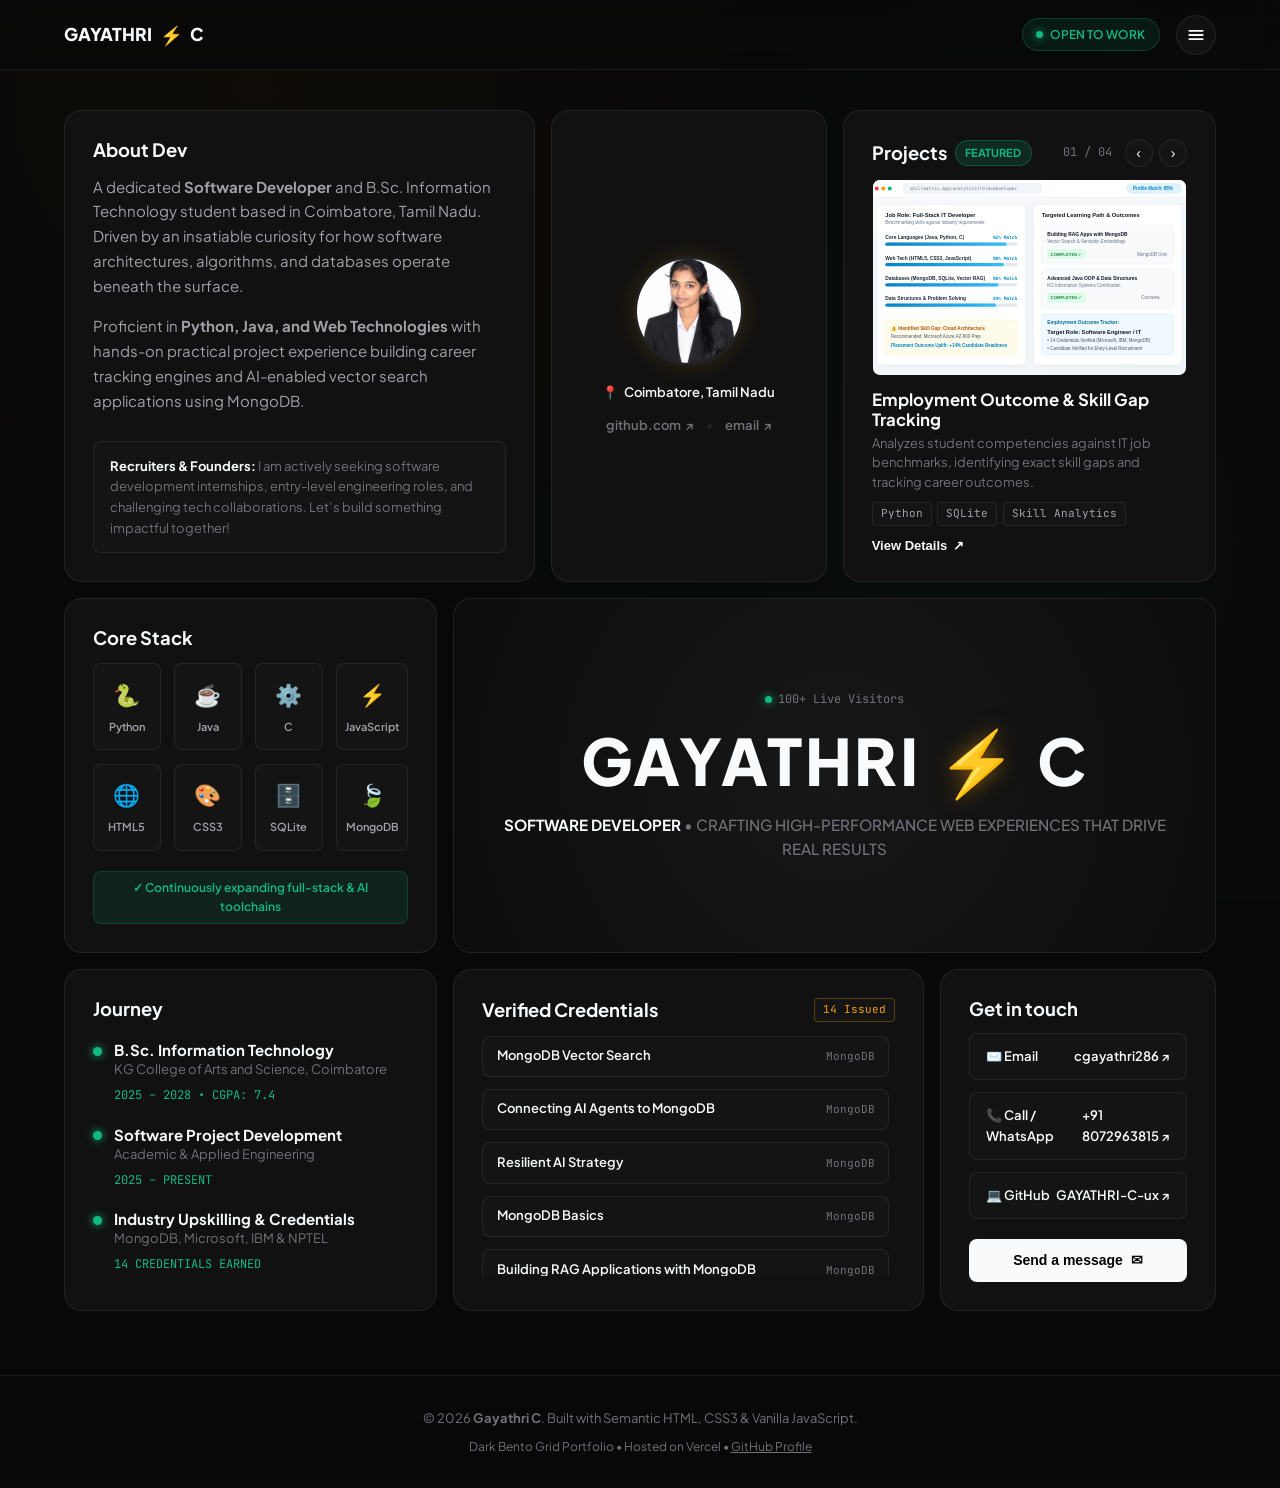
==== commit 4daa8d91: "feat: add Student Internship System project page + 4th carousel slide - Created projects/student-int" ====
--- a/index.html
+++ b/index.html
@@ -153,7 +153,7 @@
               <span class="ai-badge-pill" id="slider-badge">Featured</span>
             </div>
             <div class="slider-controls">
-              <span id="slider-counter" style="font-family: var(--font-mono); font-size: 0.75rem; color: var(--text-muted); margin-right: 0.4rem;">01 / 03</span>
+              <span id="slider-counter" style="font-family: var(--font-mono); font-size: 0.75rem; color: var(--text-muted); margin-right: 0.4rem;">01 / 04</span>
               <button type="button" class="slider-arrow-btn" id="slider-prev-btn" aria-label="Previous project">‹</button>
               <button type="button" class="slider-arrow-btn" id="slider-next-btn" aria-label="Next project">›</button>
             </div>
@@ -172,6 +172,10 @@
             <!-- Slide 3: E-Commerce Storefront -->
             <div class="project-slide-item" data-index="2" data-badge="WEB APP" data-id="ecom" data-title="Modern Web &amp; E-Commerce Storefront" data-desc="Fast-loading storefront with category filtering, dynamic local storage cart management, and seamless checkout simulation." data-tags="HTML5,CSS3 Grid,JavaScript,LocalStorage">
               <img src="assets/images/project-ecommerce.svg" alt="Modern Web E-Commerce Storefront" class="project-slide-img">
+            </div>
+            <!-- Slide 4: Student Internship System -->
+            <div class="project-slide-item" data-index="3" data-badge="JAVA OOP" data-id="intern" data-title="Student Internship System" data-desc="Java OOP console application — student applies, admin approves or rejects. Demonstrates classes, objects, Scanner I/O, and conditional logic." data-tags="Java,OOP,Scanner,Conditional Logic" data-page="projects/student-internship.html">
+              <img src="assets/images/project-internship.svg" alt="Student Internship System Java Project" class="project-slide-img">
             </div>
           </div>
 
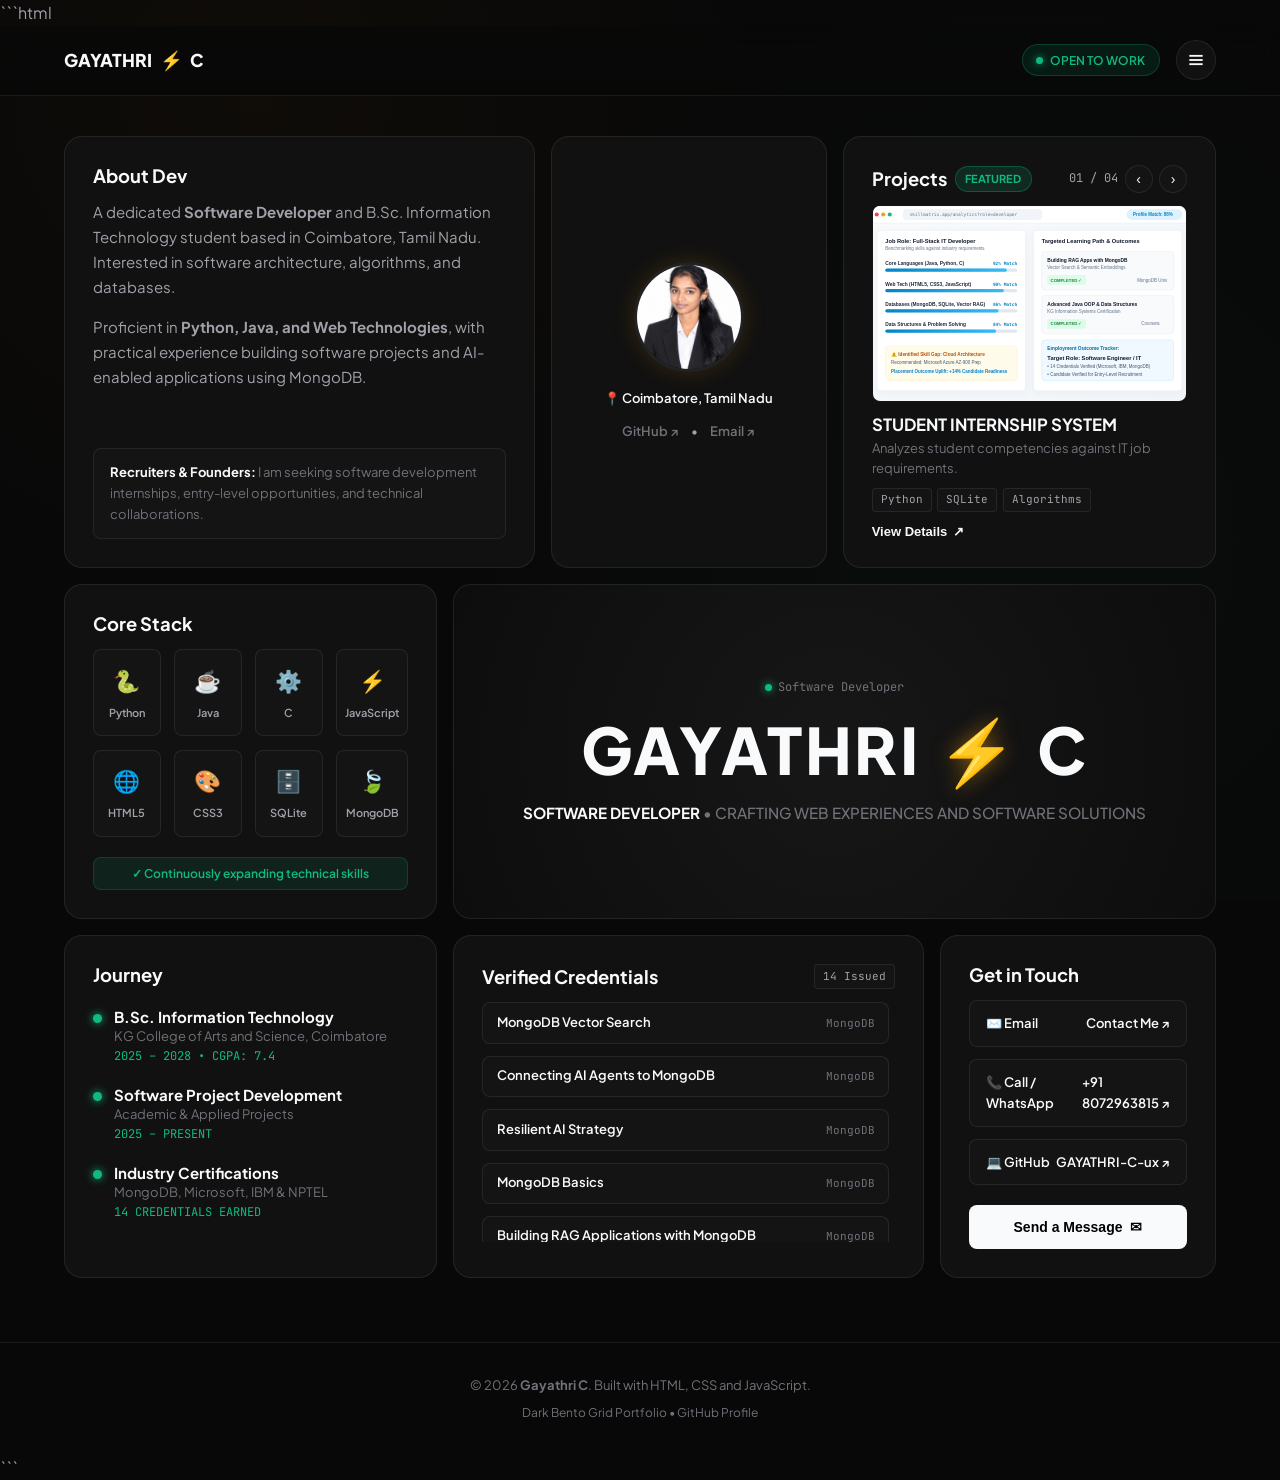
==== commit 62a072eb: "Add files via upload" ====
--- a/index.html
+++ b/index.html
@@ -1,503 +1,623 @@
+```html
 <!DOCTYPE html>
 <html lang="en">
 <head>
   <meta charset="UTF-8">
   <meta name="viewport" content="width=device-width, initial-scale=1.0">
-  
-  <!-- Primary Meta Tags -->
+
   <title>Gayathri C • Software Developer</title>
-  <meta name="title" content="Gayathri C • Software Developer">
-  <meta name="description" content="Portfolio of Gayathri C — Software Developer and B.Sc. Information Technology student from Coimbatore, Tamil Nadu. Building web applications, database systems, and AI MongoDB solutions.">
+  <meta name="description" content="Portfolio of Gayathri C, Software Developer and B.Sc. Information Technology student from Coimbatore, Tamil Nadu.">
+
   <meta name="author" content="Gayathri C">
   <meta name="theme-color" content="#080808">
 
-  <!-- Open Graph / Social Sharing -->
   <meta property="og:type" content="website">
-  <meta property="og:url" content="https://github.com/GAYATHRI-C-ux">
   <meta property="og:title" content="Gayathri C • Software Developer">
-  <meta property="og:description" content="Building software that solves real problems. Explore my projects, skills, and 14 verified certifications.">
+  <meta property="og:description" content="Explore my software projects, skills, and certifications.">
   <meta property="og:image" content="assets/images/gayathri-photo.jpg">
 
-  <!-- Favicon -->
   <link rel="icon" type="image/svg+xml" href="assets/images/favicon.svg">
 
-  <!-- Typography: Plus Jakarta Sans & JetBrains Mono -->
   <link rel="preconnect" href="https://fonts.googleapis.com">
   <link rel="preconnect" href="https://fonts.gstatic.com" crossorigin>
+
   <link href="https://fonts.googleapis.com/css2?family=JetBrains+Mono:wght@400;500;600;700&family=Plus+Jakarta+Sans:wght@400;500;600;700;800;900&display=swap" rel="stylesheet">
 
-  <!-- Bento Grid Main Stylesheet -->
   <link rel="stylesheet" href="css/style.css">
 </head>
+
 <body>
-  <!-- Accessible Skip Link -->
+
   <a href="#main-content" class="skip-link">Skip to main content</a>
 
-  <!-- Minimalist Floating Header (DevBen Style: Brand Badge | Open to Work Pill | Slider Menu Button) -->
+  <!-- Header -->
   <header class="site-header" id="site-header">
     <div class="container header-container">
-      
-      <!-- Brand Logo -->
+
       <a href="#main-content" class="brand-badge" aria-label="Gayathri C Home">
         <span>GAYATHRI</span>
         <span class="bolt-icon" aria-hidden="true">⚡</span>
         <span>C</span>
       </a>
 
-      <!-- Header Actions -->
       <div class="header-right">
-        <!-- Open to Work Indicator -->
-        <div class="status-indicator-pill" title="Available for Software Developer Internships &amp; Roles">
-          <span class="status-dot-pulse" aria-hidden="true"></span>
+        <div class="status-indicator-pill">
+          <span class="status-dot-pulse"></span>
           <span>OPEN TO WORK</span>
         </div>
 
-        <!-- Slider Menu Toggle Button (Drawer) -->
-        <button type="button" class="slider-menu-btn" id="slider-menu-toggle" aria-label="Open navigation slider menu" aria-expanded="false" aria-controls="slider-drawer-panel">
-          <svg width="20" height="20" viewBox="0 0 24 24" fill="none" stroke="currentColor" stroke-width="2.2" stroke-linecap="round">
+        <button type="button"
+          class="slider-menu-btn"
+          id="slider-menu-toggle"
+          aria-label="Open navigation menu"
+          aria-expanded="false"
+          aria-controls="slider-drawer-panel">
+
+          <svg width="20" height="20" viewBox="0 0 24 24"
+            fill="none" stroke="currentColor" stroke-width="2.2">
             <line x1="4" y1="7" x2="20" y2="7"></line>
             <line x1="4" y1="12" x2="20" y2="12"></line>
             <line x1="4" y1="17" x2="20" y2="17"></line>
           </svg>
+
         </button>
       </div>
-
     </div>
   </header>
 
-  <!-- Off-Canvas Slide-over Drawer Menu (Slider Menu) -->
+  <!-- Navigation Drawer -->
   <div class="drawer-backdrop" id="slider-drawer-backdrop" aria-hidden="true">
-    <aside class="drawer-panel" id="slider-drawer-panel" role="dialog" aria-modal="true" aria-label="Quick Navigation">
+
+    <aside class="drawer-panel" id="slider-drawer-panel"
+      role="dialog" aria-modal="true" aria-label="Quick Navigation">
+
       <div class="drawer-top">
         <div class="brand-badge">
           <span>GAYATHRI</span>
           <span class="bolt-icon">⚡</span>
           <span>C</span>
         </div>
-        <button type="button" class="drawer-close" id="slider-close-btn" aria-label="Close navigation menu">&times;</button>
+
+        <button type="button" class="drawer-close"
+          id="slider-close-btn" aria-label="Close menu">&times;</button>
       </div>
 
-      <nav class="drawer-nav" aria-label="Slide Menu Links">
-        <a href="#card-about" class="drawer-link slider-nav-link"><span class="num">01</span> About Dev</a>
-        <a href="#card-projects" class="drawer-link slider-nav-link"><span class="num">02</span> Featured Projects</a>
-        <a href="#card-stack" class="drawer-link slider-nav-link"><span class="num">03</span> Core Stack</a>
-        <a href="#card-journey" class="drawer-link slider-nav-link"><span class="num">04</span> Journey &amp; Education</a>
-        <a href="#card-certifications" class="drawer-link slider-nav-link"><span class="num">05</span> Certifications</a>
-        <a href="#card-contact" class="drawer-link slider-nav-link"><span class="num">06</span> Get in Touch</a>
+      <nav class="drawer-nav" aria-label="Navigation Links">
+        <a href="#card-about" class="drawer-link slider-nav-link">01 About Dev</a>
+        <a href="#card-projects" class="drawer-link slider-nav-link">02 Projects</a>
+        <a href="#card-stack" class="drawer-link slider-nav-link">03 Core Stack</a>
+        <a href="#card-journey" class="drawer-link slider-nav-link">04 Education</a>
+        <a href="#card-certifications" class="drawer-link slider-nav-link">05 Certifications</a>
+        <a href="#card-contact" class="drawer-link slider-nav-link">06 Contact</a>
       </nav>
 
       <div class="drawer-contact-info">
         <h4>Direct Contact</h4>
-        <a href="mailto:cgayathri286@gmail.com" class="drawer-contact-item">✉️ cgayathri286@gmail.com</a>
-        <a href="tel:8072963815" class="drawer-contact-item">📞 +91 8072963815</a>
-        <a href="https://github.com/GAYATHRI-C-ux" target="_blank" rel="noopener noreferrer" class="drawer-contact-item">💻 github.com/GAYATHRI-C-ux ↗</a>
-        <span style="font-size: 0.8125rem; color: var(--text-muted); display: block; margin-top: 0.5rem;">📍 Coimbatore, Tamil Nadu, India</span>
+        <a href="mailto:cgayathri286@gmail.com" class="drawer-contact-item">
+          ✉️ cgayathri286@gmail.com
+        </a>
+        <a href="tel:+918072963815" class="drawer-contact-item">
+          📞 +91 8072963815
+        </a>
+        <a href="https://github.com/GAYATHRI-C-ux"
+          target="_blank" rel="noopener noreferrer"
+          class="drawer-contact-item">
+          💻 GitHub Profile ↗
+        </a>
+        <p>📍 Coimbatore, Tamil Nadu, India</p>
       </div>
+
     </aside>
   </div>
 
-  <!-- Bento Grid Main Content -->
+  <!-- Main Content -->
   <main id="main-content" class="bento-section">
     <div class="container">
       <div class="bento-grid">
 
-        <!-- ==================================================================
-             BENTO ROW 1:
-             Card 1: About Dev (span 5)
-             Card 2: Photo Hero (span 3) - THE ONLY PHOTO ON THE ENTIRE WEBSITE
-             Card 3: Projects Slider (span 4)
-             ================================================================== -->
-
-        <!-- Card 1: About Dev -->
+        <!-- About -->
         <article class="bento-card card-about" id="card-about">
-          <h2 class="card-title">
-            <span>About Dev</span>
-          </h2>
+          <h2 class="card-title">About Dev</h2>
+
           <p>
-            A dedicated <strong>Software Developer</strong> and B.Sc. Information Technology student based in Coimbatore, Tamil Nadu. Driven by an insatiable curiosity for how software architectures, algorithms, and databases operate beneath the surface.
+            A dedicated <strong>Software Developer</strong> and B.Sc.
+            Information Technology student based in Coimbatore, Tamil Nadu.
+            Interested in software architecture, algorithms, and databases.
           </p>
+
           <p>
-            Proficient in <strong>Python, Java, and Web Technologies</strong> with hands-on practical project experience building career tracking engines and AI-enabled vector search applications using MongoDB.
+            Proficient in <strong>Python, Java, and Web Technologies</strong>,
+            with practical experience building software projects and
+            AI-enabled applications using MongoDB.
           </p>
+
           <div class="recruiter-note-box">
-            <strong>Recruiters &amp; Founders:</strong> I am actively seeking software development internships, entry-level engineering roles, and challenging tech collaborations. Let’s build something impactful together!
+            <strong>Recruiters &amp; Founders:</strong>
+            I am seeking software development internships, entry-level
+            opportunities, and technical collaborations.
           </div>
         </article>
 
-        <!-- Card 2: Photo Avatar Card (THE ONLY PHOTO ON THE ENTIRE PAGE) -->
-        <section class="bento-card card-photo-hero" id="card-photo-hero" aria-label="Gayathri Profile Summary">
+        <!-- Profile Photo -->
+        <section class="bento-card card-photo-hero"
+          id="card-photo-hero" aria-label="Gayathri Profile">
+
           <div class="hero-avatar-ring">
-            <img src="assets/images/gayathri-photo.jpg" alt="Portrait photo of Gayathri C, Software Developer" class="hero-avatar-img">
-          </div>
+            <img src="assets/images/gayathri-photo.jpg"
+              alt="Portrait of Gayathri C" class="hero-avatar-img">
+          </div>
+
           <div class="avatar-location">
-            <span aria-hidden="true">📍</span> Coimbatore, Tamil Nadu
-          </div>
+            📍 Coimbatore, Tamil Nadu
+          </div>
+
           <div class="avatar-links">
-            <a href="https://github.com/GAYATHRI-C-ux" target="_blank" rel="noopener noreferrer">
-              <span>github.com</span>
-              <span aria-hidden="true">↗</span>
+            <a href="https://github.com/GAYATHRI-C-ux"
+              target="_blank" rel="noopener noreferrer">
+              GitHub ↗
             </a>
-            <span style="color: var(--border-subtle);">&bull;</span>
-            <a href="mailto:cgayathri286@gmail.com">
-              <span>email</span>
-              <span aria-hidden="true">↗</span>
-            </a>
+
+            <span>•</span>
+
+            <a href="mailto:cgayathri286@gmail.com">Email ↗</a>
           </div>
         </section>
 
-        <!-- Card 3: Interactive Project Carousel Slider -->
+        <!-- Projects Slider -->
         <article class="bento-card card-projects-slider" id="card-projects">
+
           <div class="project-slider-top">
-            <div style="display: flex; align-items: center; gap: 0.5rem;">
-              <h3 class="card-title" style="margin-bottom: 0;">Projects</h3>
+            <div style="display:flex;align-items:center;gap:0.5rem">
+              <h3 class="card-title" style="margin-bottom:0">Projects</h3>
               <span class="ai-badge-pill" id="slider-badge">Featured</span>
             </div>
+
             <div class="slider-controls">
-              <span id="slider-counter" style="font-family: var(--font-mono); font-size: 0.75rem; color: var(--text-muted); margin-right: 0.4rem;">01 / 04</span>
-              <button type="button" class="slider-arrow-btn" id="slider-prev-btn" aria-label="Previous project">‹</button>
-              <button type="button" class="slider-arrow-btn" id="slider-next-btn" aria-label="Next project">›</button>
-            </div>
-          </div>
-
-          <!-- Slide Visual Viewport -->
+              <span id="slider-counter"
+                style="font-family:var(--font-mono);font-size:0.75rem">
+                01 / 04
+              </span>
+
+              <button type="button" class="slider-arrow-btn"
+                id="slider-prev-btn" aria-label="Previous project">‹</button>
+
+              <button type="button" class="slider-arrow-btn"
+                id="slider-next-btn" aria-label="Next project">›</button>
+            </div>
+          </div>
+
           <div class="project-slides-viewport" id="project-slides-viewport">
-            <!-- Slide 1: Skill Gap Tracking -->
-            <div class="project-slide-item active" data-index="0" data-badge="FEATURED" data-id="skillgap" data-title="Employment Outcome &amp; Skill Gap Tracking" data-desc="Analyzes student competencies against IT job benchmarks, identifying exact skill gaps and tracking career outcomes." data-tags="Python,SQLite,Algorithms">
-              <img src="assets/images/project-skill-gap.svg" alt="Employment Outcome &amp; Skill Gap Tracking Architecture" class="project-slide-img">
-            </div>
-            <!-- Slide 2: MongoDB AI & RAG -->
-            <div class="project-slide-item" data-index="1" data-badge="AI &amp; RAG" data-id="mongoai" data-title="AI Applications with MongoDB Vector Search" data-desc="High-dimensional semantic search and Retrieval-Augmented Generation (RAG) using MongoDB Atlas vector indexes." data-tags="MongoDB Atlas,Vector Search,Python,RAG">
-              <img src="assets/images/project-mongodb-ai.svg" alt="MongoDB Atlas AI Vector Search and RAG Application" class="project-slide-img">
-            </div>
-            <!-- Slide 3: E-Commerce Storefront -->
-            <div class="project-slide-item" data-index="2" data-badge="WEB APP" data-id="ecom" data-title="Modern Web &amp; E-Commerce Storefront" data-desc="Fast-loading storefront with category filtering, dynamic local storage cart management, and seamless checkout simulation." data-tags="HTML5,CSS3 Grid,JavaScript,LocalStorage">
-              <img src="assets/images/project-ecommerce.svg" alt="Modern Web E-Commerce Storefront" class="project-slide-img">
-            </div>
-            <!-- Slide 4: Student Internship System -->
-            <div class="project-slide-item" data-index="3" data-badge="JAVA OOP" data-id="intern" data-title="Student Internship System" data-desc="Java OOP console application — student applies, admin approves or rejects. Demonstrates classes, objects, Scanner I/O, and conditional logic." data-tags="Java,OOP,Scanner,Conditional Logic" data-page="projects/student-internship.html">
-              <img src="assets/images/project-internship.svg" alt="Student Internship System Java Project" class="project-slide-img">
-            </div>
-          </div>
-
-          <!-- Active Slide Information & Action -->
+
+            <!-- Project 1 -->
+            <div class="project-slide-item active"
+              data-index="0"
+              data-badge="FEATURED"
+              data-id="skillgap"
+              data-title="STUDENT INTERNSHIP SYSTEM"
+              data-desc="Analyzes student competencies against IT job requirements, identifies skill gaps, and tracks career outcomes."
+              data-tags="Python,SQLite,Algorithms">
+
+              <img src="assets/images/project-skill-gap.svg"
+                alt="STUDENT INTERNSHIP SYSTEM"
+                class="project-slide-img">
+            </div>
+
+            <!-- Project 2 -->
+            <div class="project-slide-item"
+              data-index="1"
+              data-badge="AI &amp; RAG"
+              data-id="mongoai"
+              data-title="AI Applications with MongoDB Vector Search"
+              data-desc="Uses MongoDB Atlas vector indexes for semantic search and Retrieval-Augmented Generation applications."
+              data-tags="MongoDB Atlas,Vector Search,Python,RAG">
+
+              <img src="assets/images/project-mongodb-ai.svg"
+                alt="MongoDB AI Vector Search Project"
+                class="project-slide-img">
+            </div>
+
+            <!-- Project 3 -->
+            <div class="project-slide-item"
+              data-index="2"
+              data-badge="WEB APP"
+              data-id="ecom"
+              data-title="Modern Web &amp; E-Commerce Storefront"
+              data-desc="A web storefront with category filtering, shopping cart management, and checkout simulation."
+              data-tags="HTML5,CSS3,JavaScript,LocalStorage">
+
+              <img src="assets/images/project-ecommerce.svg"
+                alt="E-Commerce Storefront Project"
+                class="project-slide-img">
+            </div>
+
+            <!-- Project 4: UPDATED PROJECT NAME -->
+            <div class="project-slide-item"
+              data-index="3"
+              data-badge="JAVA OOP"
+              data-id="intern"
+              data-title="Student Internship Management System"
+              data-desc="A Java console application that allows students to apply for internships and administrators to approve or reject applications. Demonstrates classes, objects, Scanner input, and conditional logic."
+              data-tags="Java,OOP,Scanner,Conditional Logic"
+              data-page="projects/student-internship.html">
+
+              <img src="assets/images/project-internship.svg"
+                alt="Student Internship Management System"
+                class="project-slide-img">
+            </div>
+
+          </div>
+
+          <!-- Project Details -->
           <div class="slider-project-info">
-            <h4 class="slider-project-title" id="slider-info-title">Employment Outcome &amp; Skill Gap Tracking</h4>
-            <p class="slider-project-desc" id="slider-info-desc">Analyzes student competencies against IT job benchmarks, identifying exact skill gaps and tracking career outcomes.</p>
+
+            <h4 class="slider-project-title" id="slider-info-title">
+              STUDENT INTERNSHIP SYSTEM
+            </h4>
+
+            <p class="slider-project-desc" id="slider-info-desc">
+              Analyzes student competencies against IT job requirements.
+            </p>
+
             <div class="slider-project-tags" id="slider-info-tags">
               <span class="tag-pill">Python</span>
               <span class="tag-pill">SQLite</span>
-              <span class="tag-pill">Skill Analytics</span>
-            </div>
-            <button type="button" class="project-link-btn" id="slider-info-view-btn" data-modal="skillgap">
+              <span class="tag-pill">Algorithms</span>
+            </div>
+
+            <button type="button" class="project-link-btn"
+              id="slider-info-view-btn" data-modal="skillgap">
               <span>View Details</span>
-              <span aria-hidden="true">↗</span>
+              <span>↗</span>
             </button>
+
           </div>
         </article>
 
-        <!-- ==================================================================
-             BENTO ROW 2:
-             Card 4: Core Stack (span 4)
-             Card 5: Giant Center Identity Banner (span 8)
-             ================================================================== -->
-
-        <!-- Card 4: Core Tech Stack -->
+        <!-- Core Stack -->
         <article class="bento-card card-stack" id="card-stack">
           <h3 class="card-title">Core Stack</h3>
+
           <div class="stack-icons-grid">
-            <!-- Python -->
-            <div class="stack-item" title="Python: Scripting, Analytics &amp; Automation">
+            <div class="stack-item">
               <div class="stack-icon">🐍</div>
               <span class="stack-name">Python</span>
             </div>
-            <!-- Java -->
-            <div class="stack-item" title="Java: OOP &amp; Advanced Programming">
+
+            <div class="stack-item">
               <div class="stack-icon">☕</div>
               <span class="stack-name">Java</span>
             </div>
-            <!-- C -->
-            <div class="stack-item" title="C: Systems &amp; Low-Level Fundamentals">
+
+            <div class="stack-item">
               <div class="stack-icon">⚙️</div>
               <span class="stack-name">C</span>
             </div>
-            <!-- JavaScript -->
-            <div class="stack-item" title="JavaScript: Dynamic Interactivity (ES6+)">
+
+            <div class="stack-item">
               <div class="stack-icon">⚡</div>
               <span class="stack-name">JavaScript</span>
             </div>
-            <!-- HTML5 -->
-            <div class="stack-item" title="HTML5: Semantic Markup &amp; Accessibility">
+
+            <div class="stack-item">
               <div class="stack-icon">🌐</div>
               <span class="stack-name">HTML5</span>
             </div>
-            <!-- CSS3 -->
-            <div class="stack-item" title="CSS3: Responsive Grid &amp; Modern Layouts">
+
+            <div class="stack-item">
               <div class="stack-icon">🎨</div>
               <span class="stack-name">CSS3</span>
             </div>
-            <!-- SQLite -->
-            <div class="stack-item" title="SQLite: Relational Database Design">
+
+            <div class="stack-item">
               <div class="stack-icon">🗄️</div>
               <span class="stack-name">SQLite</span>
             </div>
-            <!-- MongoDB -->
-            <div class="stack-item" title="MongoDB: Document Stores &amp; Vector Indexes">
+
+            <div class="stack-item">
               <div class="stack-icon">🍃</div>
               <span class="stack-name">MongoDB</span>
             </div>
           </div>
+
           <div class="stack-badge-footer">
-            ✓ Continuously expanding full-stack &amp; AI toolchains
+            ✓ Continuously expanding technical skills
           </div>
         </article>
 
-        <!-- Card 5: Big Center Identity Banner (DevBen Centerpiece) -->
-        <article class="bento-card card-identity-banner" id="card-identity-banner">
+        <!-- Identity Banner -->
+        <article class="bento-card card-identity-banner"
+          id="card-identity-banner">
+
           <div class="live-view-count">
-            <span class="status-dot-pulse" aria-hidden="true"></span>
-            <span>100+ Live Visitors</span>
-          </div>
+            <span class="status-dot-pulse"></span>
+            <span>Software Developer</span>
+          </div>
+
           <h1 class="banner-huge-name">
             GAYATHRI <span class="bolt-symbol">⚡</span> C
           </h1>
+
           <p class="banner-slogan">
-            <strong>SOFTWARE DEVELOPER</strong> &bull; CRAFTING HIGH-PERFORMANCE WEB EXPERIENCES THAT DRIVE REAL RESULTS
+            <strong>SOFTWARE DEVELOPER</strong>
+            • CRAFTING WEB EXPERIENCES AND SOFTWARE SOLUTIONS
           </p>
         </article>
 
-        <!-- ==================================================================
-             BENTO ROW 3:
-             Card 6: Academic & Tech Journey (span 4)
-             Card 7: 14 Verified Certifications (span 5)
-             Card 8: Get In Touch (span 3)
-             ================================================================== -->
-
-        <!-- Card 6: Academic & Professional Journey -->
+        <!-- Education -->
         <article class="bento-card card-journey" id="card-journey">
           <h3 class="card-title">Journey</h3>
+
           <div class="journey-timeline">
-            <!-- Timeline Item 1 -->
+
             <div class="journey-item">
-              <div class="timeline-dot" aria-hidden="true"></div>
+              <div class="timeline-dot"></div>
               <div class="journey-content">
                 <h4>B.Sc. Information Technology</h4>
-                <p class="journey-org">KG College of Arts and Science, Coimbatore</p>
-                <span class="journey-date">2025 &ndash; 2028 &bull; CGPA: 7.4</span>
+                <p class="journey-org">
+                  KG College of Arts and Science, Coimbatore
+                </p>
+                <span class="journey-date">2025 – 2028 • CGPA: 7.4</span>
               </div>
             </div>
-            <!-- Timeline Item 2 -->
+
             <div class="journey-item">
-              <div class="timeline-dot" aria-hidden="true"></div>
+              <div class="timeline-dot"></div>
               <div class="journey-content">
                 <h4>Software Project Development</h4>
-                <p class="journey-org">Academic &amp; Applied Engineering</p>
-                <span class="journey-date">2025 &ndash; PRESENT</span>
+                <p class="journey-org">Academic &amp; Applied Projects</p>
+                <span class="journey-date">2025 – PRESENT</span>
               </div>
             </div>
-            <!-- Timeline Item 3 -->
+
             <div class="journey-item">
-              <div class="timeline-dot" aria-hidden="true"></div>
+              <div class="timeline-dot"></div>
               <div class="journey-content">
-                <h4>Industry Upskilling &amp; Credentials</h4>
+                <h4>Industry Certifications</h4>
                 <p class="journey-org">MongoDB, Microsoft, IBM &amp; NPTEL</p>
                 <span class="journey-date">14 CREDENTIALS EARNED</span>
               </div>
             </div>
+
           </div>
         </article>
 
-        <!-- Card 7: 14 Verified Certifications -->
-        <article class="bento-card card-certifications" id="card-certifications">
-          <div style="display: flex; align-items: center; justify-content: space-between; margin-bottom: 0.85rem;">
-            <h3 class="card-title" style="margin-bottom: 0;">Verified Credentials</h3>
-            <span class="tag-pill" style="color: var(--accent-gold); border-color: rgba(245, 158, 11, 0.3);">14 Issued</span>
-          </div>
-          <div class="cert-scroll-list" role="region" aria-label="14 Verified Certifications">
-            <!-- Cert 1 -->
+        <!-- Certifications -->
+        <article class="bento-card card-certifications"
+          id="card-certifications">
+
+          <div style="display:flex;align-items:center;justify-content:space-between;margin-bottom:0.85rem">
+            <h3 class="card-title" style="margin-bottom:0">
+              Verified Credentials
+            </h3>
+            <span class="tag-pill">14 Issued</span>
+          </div>
+
+          <div class="cert-scroll-list" role="region"
+            aria-label="Certifications">
+
             <div class="cert-mini-row">
               <span class="cert-name-text">MongoDB Vector Search</span>
               <span class="cert-tag-issuer">MongoDB</span>
             </div>
-            <!-- Cert 2 -->
+
             <div class="cert-mini-row">
               <span class="cert-name-text">Connecting AI Agents to MongoDB</span>
               <span class="cert-tag-issuer">MongoDB</span>
             </div>
-            <!-- Cert 3 -->
+
             <div class="cert-mini-row">
               <span class="cert-name-text">Resilient AI Strategy</span>
               <span class="cert-tag-issuer">MongoDB</span>
             </div>
-            <!-- Cert 4 -->
+
             <div class="cert-mini-row">
               <span class="cert-name-text">MongoDB Basics</span>
               <span class="cert-tag-issuer">MongoDB</span>
             </div>
-            <!-- Cert 5 -->
+
             <div class="cert-mini-row">
               <span class="cert-name-text">Building RAG Applications with MongoDB</span>
               <span class="cert-tag-issuer">MongoDB</span>
             </div>
-            <!-- Cert 6 -->
+
             <div class="cert-mini-row">
               <span class="cert-name-text">Microsoft Azure Fundamentals (AZ-900)</span>
               <span class="cert-tag-issuer">Microsoft</span>
             </div>
-            <!-- Cert 7 -->
+
             <div class="cert-mini-row">
               <span class="cert-name-text">Microsoft Secure Networking</span>
               <span class="cert-tag-issuer">Microsoft</span>
             </div>
-            <!-- Cert 8 -->
+
             <div class="cert-mini-row">
               <span class="cert-name-text">IBM Cybersecurity Roles &amp; Operating Systems</span>
               <span class="cert-tag-issuer">IBM</span>
             </div>
-            <!-- Cert 9 -->
+
             <div class="cert-mini-row">
               <span class="cert-name-text">Web Development (HTML, CSS, JS)</span>
               <span class="cert-tag-issuer">IBM</span>
             </div>
-            <!-- Cert 10 -->
+
             <div class="cert-mini-row">
               <span class="cert-name-text">Advanced Java Programming</span>
               <span class="cert-tag-issuer">KGISL MicroCollege</span>
             </div>
-            <!-- Cert 11 -->
+
             <div class="cert-mini-row">
               <span class="cert-name-text">Object-Oriented Programming in Java</span>
               <span class="cert-tag-issuer">Coursera</span>
             </div>
-            <!-- Cert 12 -->
+
             <div class="cert-mini-row">
               <span class="cert-name-text">Linux &amp; Systems Security Fundamentals</span>
               <span class="cert-tag-issuer">Pearson</span>
             </div>
-            <!-- Cert 13 -->
+
             <div class="cert-mini-row">
               <span class="cert-name-text">Process Mining Fundamentals</span>
               <span class="cert-tag-issuer">Celonis</span>
             </div>
-            <!-- Cert 14 -->
+
             <div class="cert-mini-row">
               <span class="cert-name-text">Systems Security Principles</span>
               <span class="cert-tag-issuer">NPTEL / IIT Indore</span>
             </div>
+
           </div>
         </article>
 
-        <!-- Card 8: Quick Contact Action -->
+        <!-- Contact -->
         <article class="bento-card card-contact-action" id="card-contact">
+
           <div>
-            <h3 class="card-title">Get in touch</h3>
+            <h3 class="card-title">Get in Touch</h3>
+
             <div class="contact-quick-links">
-              <a href="mailto:cgayathri286@gmail.com" class="quick-contact-btn">
+
+              <a href="mailto:cgayathri286@gmail.com"
+                class="quick-contact-btn">
                 <span>✉️ Email</span>
-                <span>cgayathri286 ↗</span>
+                <span>Contact Me ↗</span>
               </a>
-              <a href="tel:8072963815" class="quick-contact-btn">
+
+              <a href="tel:+918072963815"
+                class="quick-contact-btn">
                 <span>📞 Call / WhatsApp</span>
                 <span>+91 8072963815 ↗</span>
               </a>
-              <a href="https://github.com/GAYATHRI-C-ux" target="_blank" rel="noopener noreferrer" class="quick-contact-btn">
+
+              <a href="https://github.com/GAYATHRI-C-ux/Student-Internship-System"
+                target="_blank" rel="noopener noreferrer"
+                class="quick-contact-btn">
                 <span>💻 GitHub</span>
                 <span>GAYATHRI-C-ux ↗</span>
               </a>
-            </div>
-          </div>
-
-          <!-- Send A Message Button (Triggers Accessible Modal) -->
-          <button type="button" class="btn-message-launch" id="btn-open-contact-modal">
-            <span>Send a message</span>
-            <span aria-hidden="true">✉</span>
+
+            </div>
+          </div>
+
+          <button type="button" class="btn-message-launch"
+            id="btn-open-contact-modal">
+            <span>Send a Message</span>
+            <span>✉</span>
           </button>
+
         </article>
 
       </div>
     </div>
   </main>
 
-  <!-- Site Footer -->
+  <!-- Footer -->
   <footer class="site-footer">
     <div class="container">
       <p>
-        &copy; <span id="current-year">2026</span> <strong>Gayathri C</strong>. Built with Semantic HTML, CSS3 &amp; Vanilla JavaScript.
+        &copy; <span id="current-year">2026</span>
+        <strong>Gayathri C</strong>.
+        Built with HTML, CSS and JavaScript.
       </p>
-      <p style="margin-top: 0.5rem; font-size: 0.75rem; color: var(--text-muted);">
-        Dark Bento Grid Portfolio &bull; Hosted on Vercel &bull; <a href="https://github.com/GAYATHRI-C-ux" target="_blank" rel="noopener noreferrer" style="text-decoration: underline;">GitHub Profile</a>
+
+      <p style="margin-top:0.5rem;font-size:0.75rem">
+        Dark Bento Grid Portfolio •
+        <a href="https://github.com/GAYATHRI-C-ux"
+          target="_blank" rel="noopener noreferrer">
+          GitHub Profile
+        </a>
       </p>
     </div>
   </footer>
 
-  <!-- ======================================================================
-       ACCESSIBLE MODALS:
-       1. Contact Modal
-       2. Project Detail Modal
-       ====================================================================== -->
-
-  <!-- 1. Contact Form Modal -->
-  <div class="modal-backdrop" id="contact-modal" role="dialog" aria-modal="true" aria-labelledby="contact-modal-title" aria-hidden="true">
+  <!-- Contact Modal -->
+  <div class="modal-backdrop" id="contact-modal"
+    role="dialog" aria-modal="true"
+    aria-labelledby="contact-modal-title" aria-hidden="true">
+
     <div class="modal-dialog">
-      <button type="button" class="modal-close-btn" id="contact-modal-close" aria-label="Close contact dialog">&times;</button>
-      
-      <h3 id="contact-modal-title" style="font-size: 1.5rem; margin-bottom: 0.35rem; color: var(--text-title);">
-        Let's Connect
-      </h3>
-      <p style="font-size: 0.875rem; color: var(--text-muted); margin-bottom: 1.5rem;">
-        Fill out this form and it will prepare a pre-filled direct email to <strong>cgayathri286@gmail.com</strong>.
+
+      <button type="button" class="modal-close-btn"
+        id="contact-modal-close" aria-label="Close dialog">
+        &times;
+      </button>
+
+      <h3 id="contact-modal-title">Let's Connect</h3>
+
+      <p>
+        Complete this form to prepare an email to
+        cgayathri286@gmail.com.
       </p>
 
       <form id="contact-form" novalidate>
+
         <div class="form-group">
           <label for="contact-name" class="form-label">Your Name *</label>
-          <input type="text" id="contact-name" class="form-input" placeholder="e.g. Alex Johnson" required autocomplete="name">
+          <input type="text" id="contact-name" class="form-input"
+            placeholder="Enter your name" required autocomplete="name">
         </div>
 
         <div class="form-group">
           <label for="contact-email" class="form-label">Your Email *</label>
-          <input type="email" id="contact-email" class="form-input" placeholder="e.g. alex@company.com" required autocomplete="email">
+          <input type="email" id="contact-email" class="form-input"
+            placeholder="Enter your email" required autocomplete="email">
         </div>
 
         <div class="form-group">
           <label for="contact-subject" class="form-label">Inquiry Topic</label>
           <select id="contact-subject" class="form-select">
-            <option value="Internship / Full-time Opportunity">Software Developer Internship / Role</option>
-            <option value="Freelance Web Project">Website or Web Application Project</option>
-            <option value="Technical Collaboration">Technical Collaboration / AI Project</option>
-            <option value="General Question">General Inquiry / Mentorship</option>
+            <option value="Internship / Full-time Opportunity">
+              Software Developer Internship / Role
+            </option>
+            <option value="Freelance Web Project">
+              Website or Web Application Project
+            </option>
+            <option value="Technical Collaboration">
+              Technical Collaboration / AI Project
+            </option>
+            <option value="General Question">General Inquiry</option>
           </select>
         </div>
 
         <div class="form-group">
           <label for="contact-msg" class="form-label">Message *</label>
-          <textarea id="contact-msg" class="form-textarea" rows="4" placeholder="Tell me about your project, team, or opportunity..." required></textarea>
+          <textarea id="contact-msg" class="form-textarea"
+            rows="4" placeholder="Enter your message" required></textarea>
         </div>
 
-        <button type="submit" class="btn-message-launch" style="margin-top: 1rem;">
+        <button type="submit" class="btn-message-launch">
           <span>Send via Email Client</span>
-          <span aria-hidden="true">↗</span>
+          <span>↗</span>
         </button>
+
       </form>
     </div>
   </div>
 
-  <!-- 2. Project Detail Modal -->
-  <div class="modal-backdrop" id="project-modal" role="dialog" aria-modal="true" aria-labelledby="project-modal-title" aria-hidden="true">
+  <!-- Project Details Modal -->
+  <div class="modal-backdrop" id="project-modal"
+    role="dialog" aria-modal="true"
+    aria-labelledby="project-modal-title" aria-hidden="true">
+
     <div class="modal-dialog">
-      <button type="button" class="modal-close-btn" id="project-modal-close" aria-label="Close project dialog">&times;</button>
-      <div id="project-modal-content">
-        <!-- Dynamically injected by JavaScript -->
-      </div>
+
+      <button type="button" class="modal-close-btn"
+        id="project-modal-close" aria-label="Close project dialog">
+        &times;
+      </button>
+
+      <div id="project-modal-content"></div>
+
     </div>
   </div>
 
-  <!-- Toast Notification Feedback -->
+  <!-- Notification -->
   <div class="toast" id="toast" role="status" aria-live="polite">
-    <span aria-hidden="true">⚡</span>
+    <span>⚡</span>
     <span id="toast-message">Notification message</span>
   </div>
 
-  <!-- Vanilla JavaScript -->
   <script src="js/script.js"></script>
+
 </body>
 </html>
+```
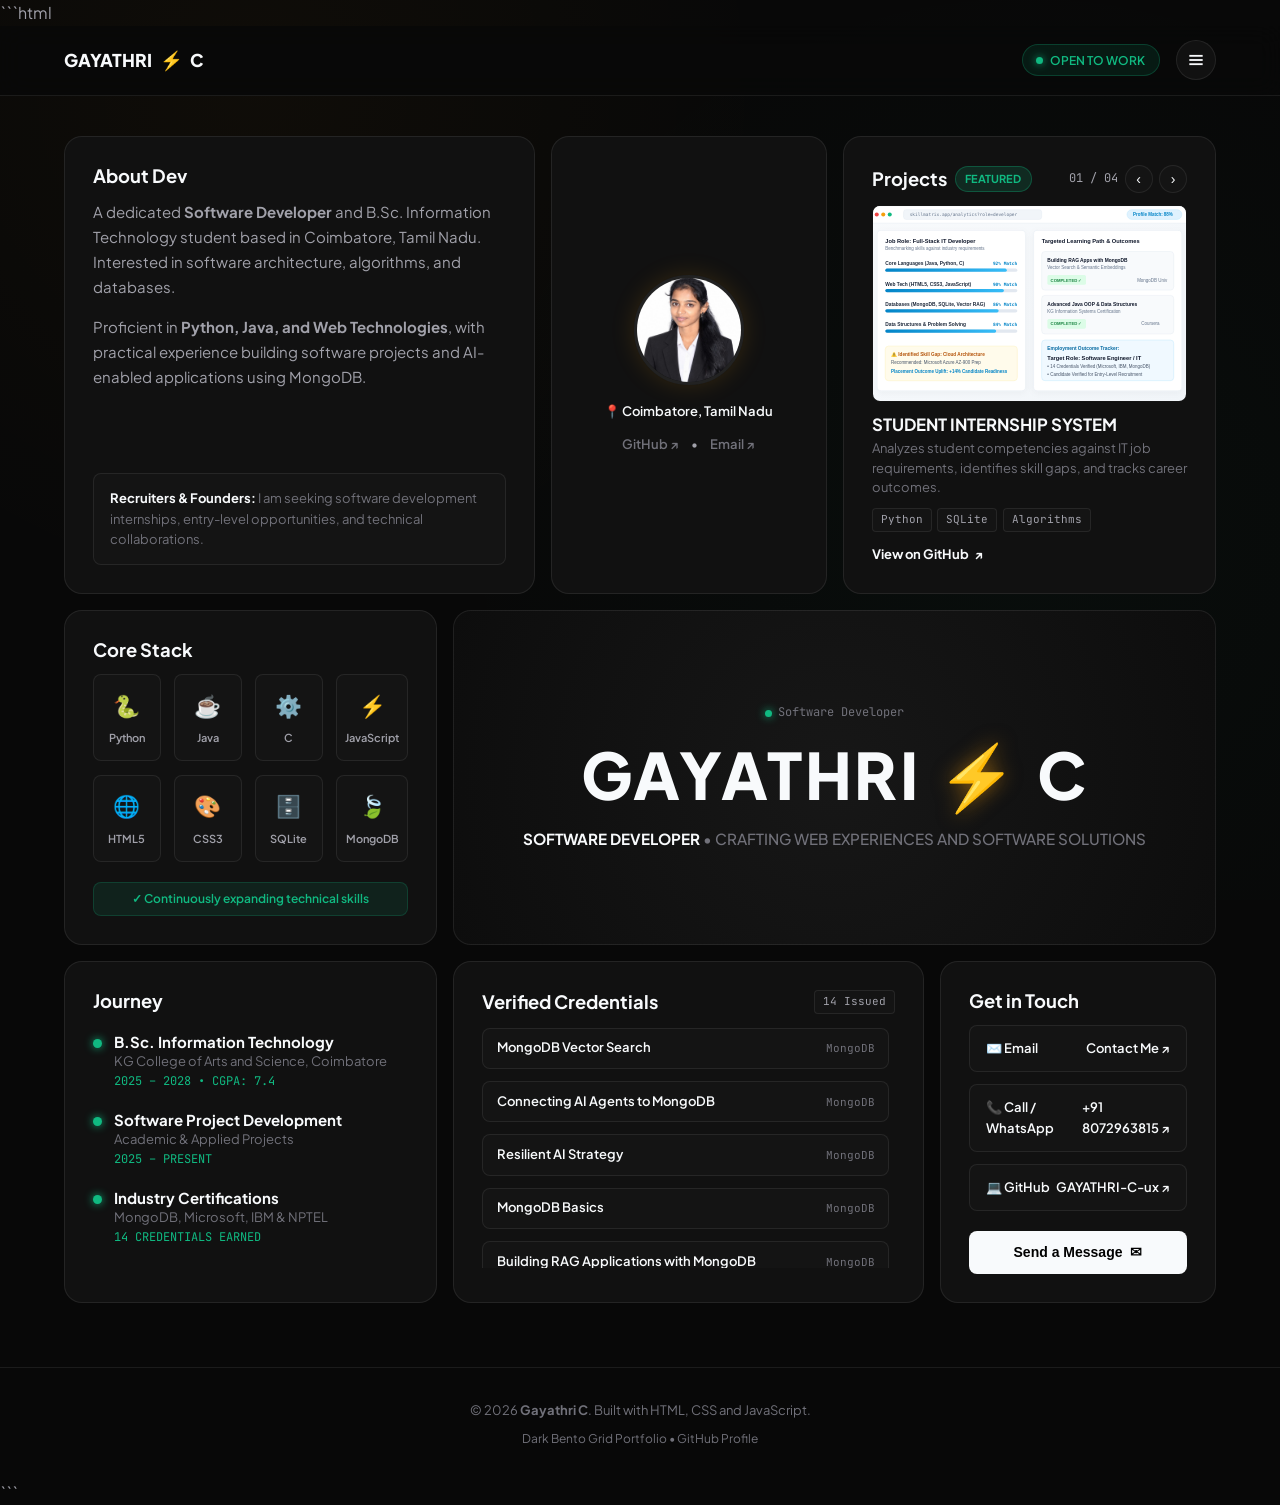
==== commit 735d6e0d: "Add files via upload" ====
--- a/index.html
+++ b/index.html
@@ -264,11 +264,14 @@
               <span class="tag-pill">Algorithms</span>
             </div>
 
-            <button type="button" class="project-link-btn"
-              id="slider-info-view-btn" data-modal="skillgap">
-              <span>View Details</span>
+            <a href="https://github.com/GAYATHRI-C-ux/Student-Internship-System"
+              target="_blank"
+              rel="noopener noreferrer"
+              class="project-link-btn"
+              id="student-internship-github-link">
+              <span>View on GitHub</span>
               <span>↗</span>
-            </button>
+            </a>
 
           </div>
         </article>
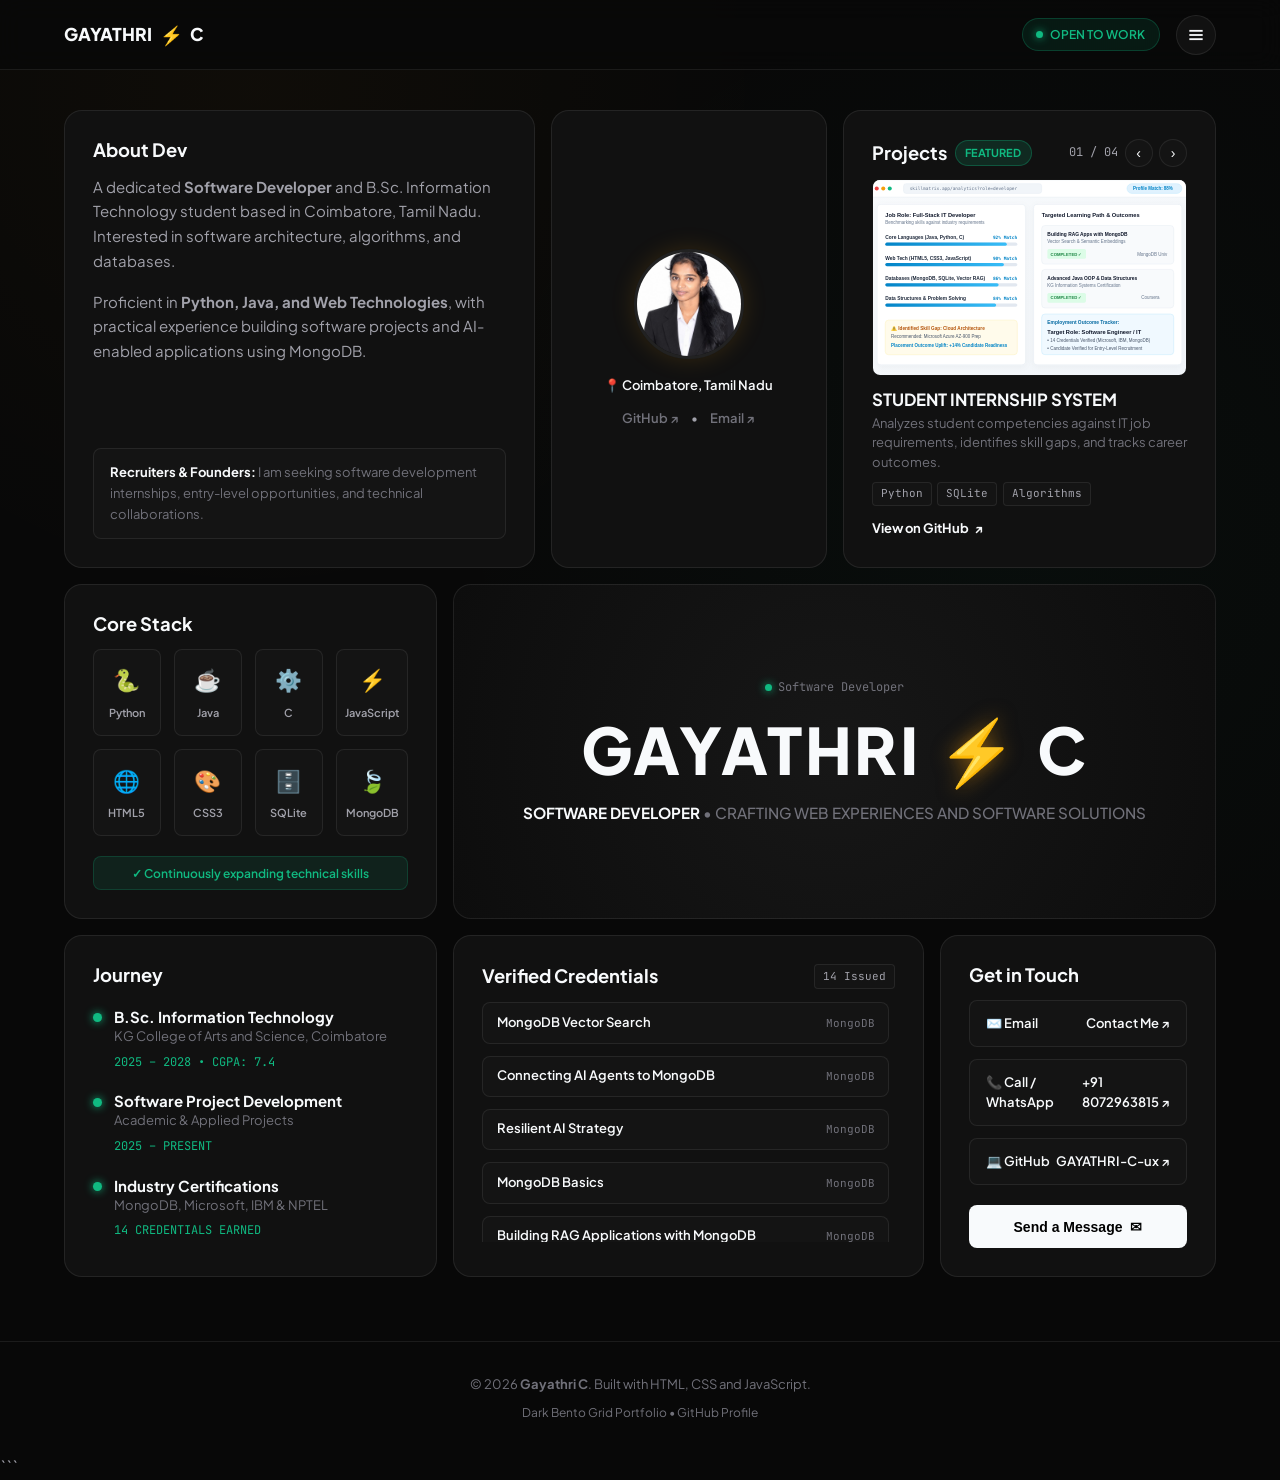
==== commit 53d07bc5: "update" ====
--- a/index.html
+++ b/index.html
@@ -1,4 +1,4 @@
-```html
+
 <!DOCTYPE html>
 <html lang="en">
 <head>
@@ -623,4 +623,4 @@
 
 </body>
 </html>
-```+```
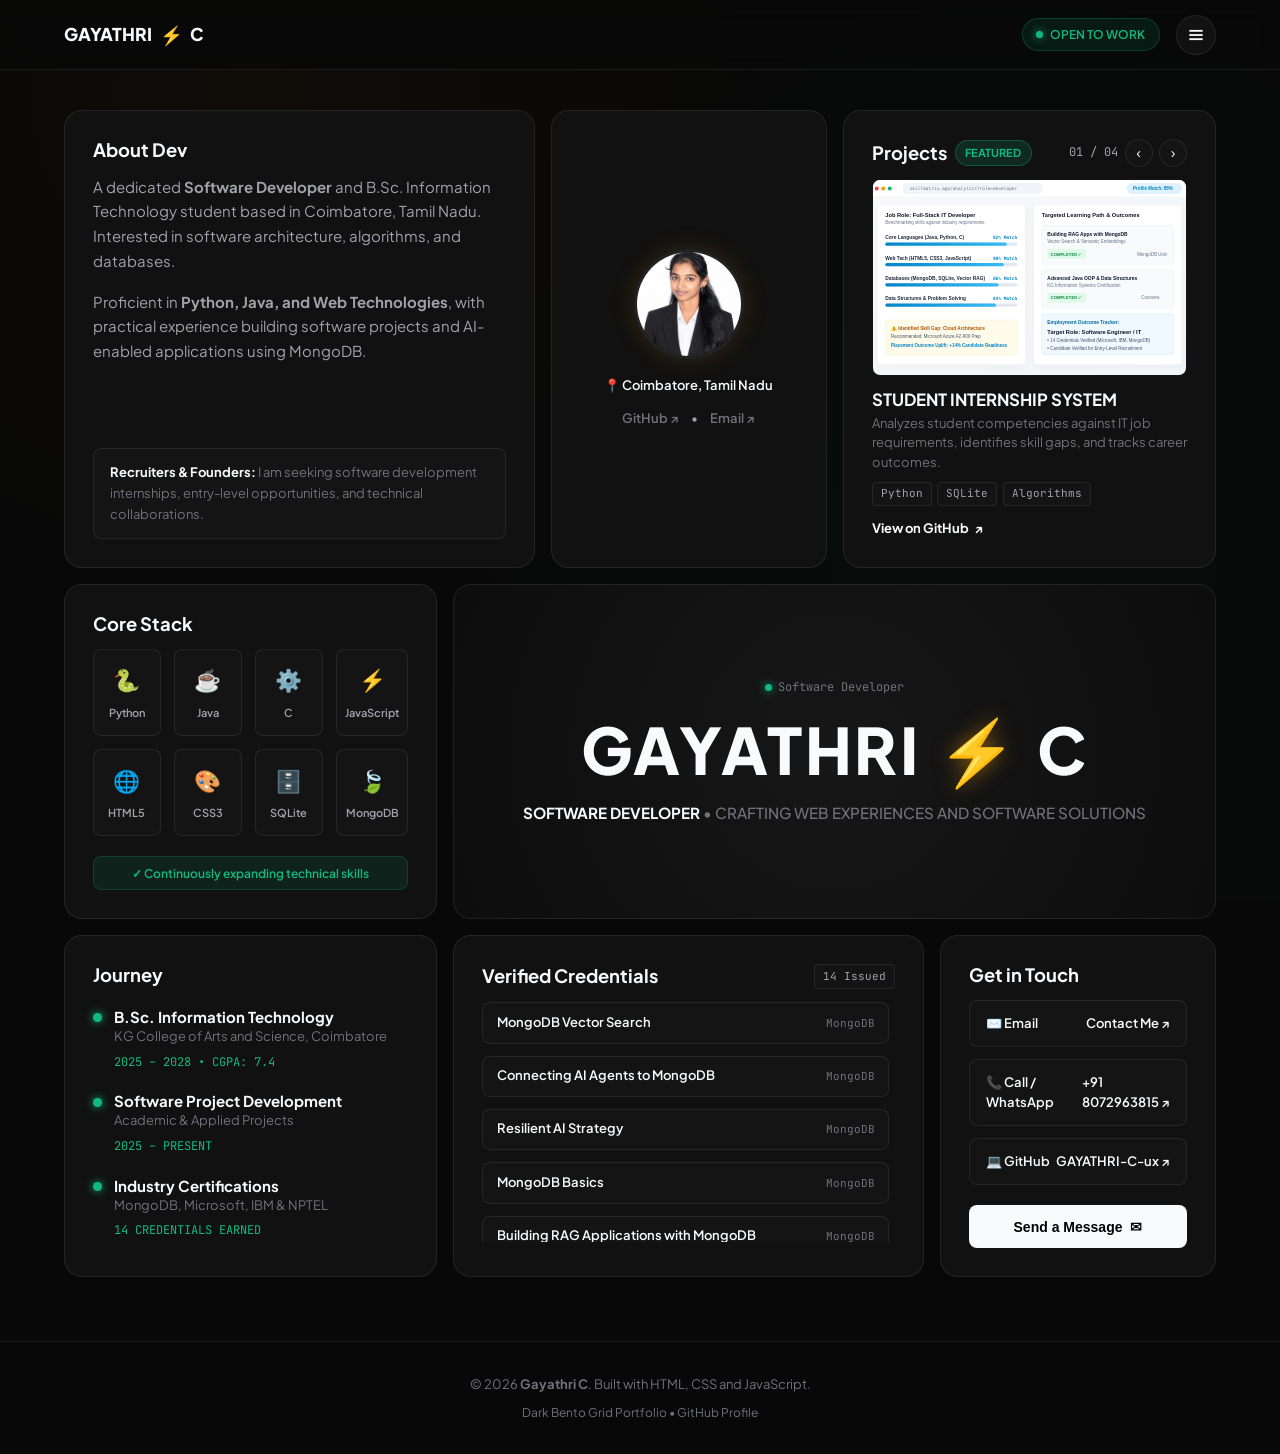
==== commit b0f0bc6f: "updated" ====
--- a/index.html
+++ b/index.html
@@ -623,4 +623,3 @@
 
 </body>
 </html>
-```
